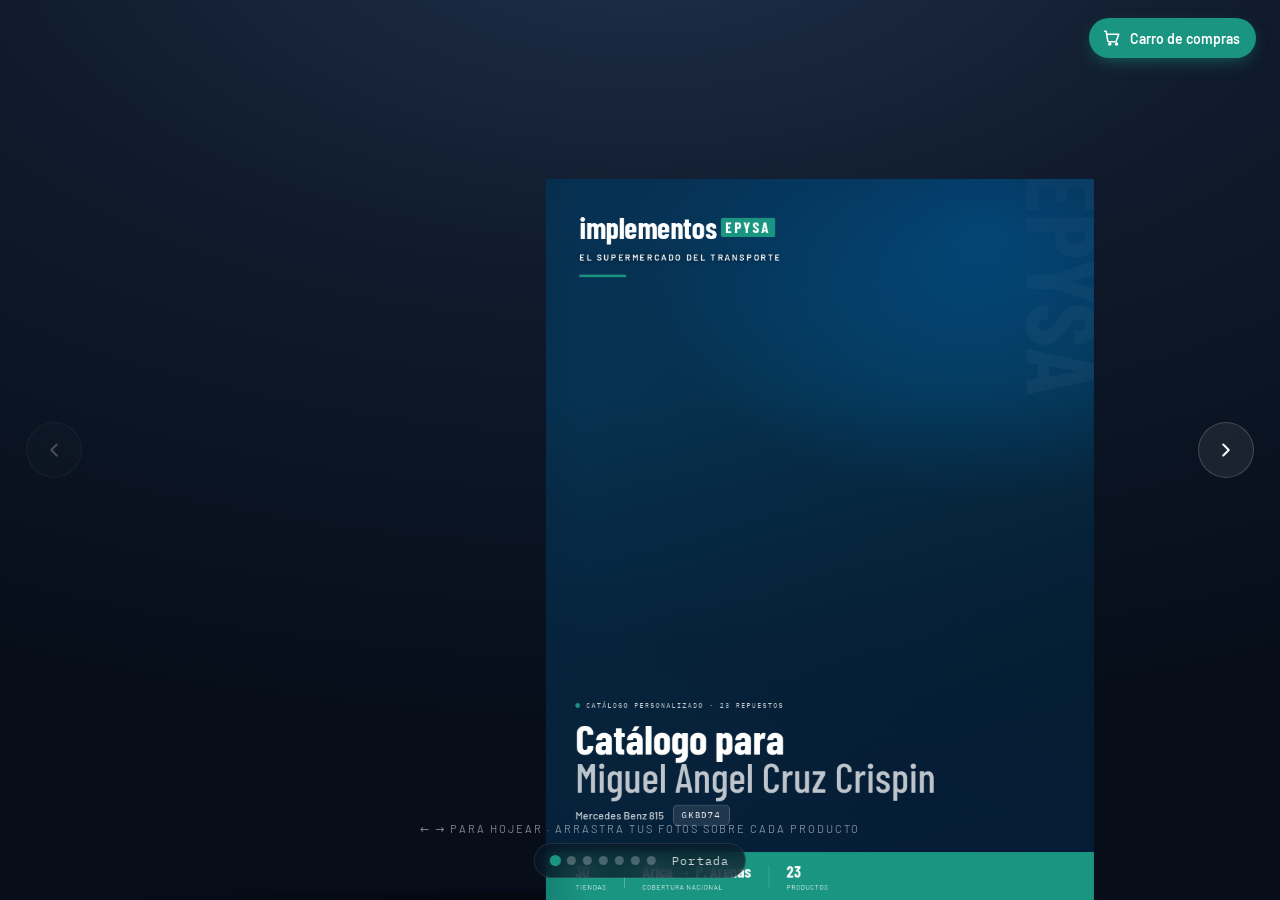
==== index.html @ 1036d8eb "first commit" ====
<!DOCTYPE html>
<html lang="es">
<head>
<meta charset="UTF-8" />
<meta name="viewport" content="width=device-width, initial-scale=1.0" />
<title>Catálogo Implementos · Miguel Ángel Cruz Crispin</title>
<link rel="preconnect" href="https://fonts.googleapis.com" />
<link rel="preconnect" href="https://fonts.gstatic.com" crossorigin />
<link href="https://fonts.googleapis.com/css2?family=Barlow:wght@400;500;600;700&family=Barlow+Condensed:wght@500;600;700&family=IBM+Plex+Mono:wght@400;500;600&display=swap" rel="stylesheet" />
<link rel="stylesheet" href="styles.css" />
</head>
<body>

  <!-- marca + cotización -->
  <div class="brand-tab"><span class="logo-mark"><img class="logo-img" src="https://admin.implementos.cl/assets/img/logo-implementos.png" alt="Implementos" style="height:46px"><span class="logo-text" style="display:none;font-size:28px"><b>implementos</b><span class="ep">EPYSA</span></span></span></div>
  <button class="quote-btn" id="quoteBtn">
    <span data-icon="cart" style="display:flex"></span> Carro de compras
    <span class="count" id="quoteCount">0</span>
  </button>

  <!-- flechas -->
  <button class="nav-arrow prev" id="prevBtn" aria-label="Anterior" data-icon="left"></button>
  <button class="nav-arrow next" id="nextBtn" aria-label="Siguiente" data-icon="right"></button>

  <!-- stage -->
  <div class="stage">
    <div class="book-scale" id="bookScale">
      <div class="book" id="book"></div>
    </div>
  </div>

  <!-- HUD -->
  <div class="hud">
    <div class="dots" id="dots"></div>
    <span class="pageno" id="pageno">Portada</span>
  </div>

  <div class="tip" id="tip">← → para hojear · arrastra tus fotos sobre cada producto</div>

  <!-- toast -->
  <div class="toast" id="toast"><span class="chk" data-icon="check"></span><span id="toastMsg">Agregado</span></div>

  <!-- lightbox galería -->
  <div class="lightbox" id="lightbox">
    <button class="lb-close" data-lbclose aria-label="Cerrar" data-icon="close"></button>
    <img id="lbImg" alt="Imagen de producto" />
    <div class="lb-hint">Click fuera o Esc para cerrar</div>
  </div>

  <template id="__bundler_thumbnail">
    <svg xmlns="http://www.w3.org/2000/svg" viewBox="0 0 100 100">
      <rect width="100" height="100" fill="#0B4DA2"/>
      <rect y="74" width="100" height="26" fill="#00A878"/>
      <text x="50" y="46" font-family="Arial" font-weight="bold" font-size="30" fill="#fff" text-anchor="middle">I</text>
    </svg>
  </template>

  <script src="image-slot.js"></script>
  <script src="images.js"></script>
  <script src="data.js"></script>
  <script src="app.js"></script>
</body>
</html>
---- styles.css ----
/* ============================================================
   CATÁLOGO IMPLEMENTOS — Flipbook
   Barlow Condensed (display) · Barlow (UI) · IBM Plex Mono (códigos)
   ============================================================ */

:root {
  --blue:#006DB6; --blue-deep:#005289; --navy:#062338;
  --green:#199581; --green-deep:#137567; --signal:#E23B2E;

  --ink:#111722; --ink-2:#3a434f; --muted:#707a87; --faint:#9aa4b0;
  --hair:#e4e7ec; --hair-2:#eef1f4; --panel:#f5f7f9;

  --pageW: 820px;
  --pageH: 1080px;

  --ease: cubic-bezier(.22,.61,.36,1);
  --flip-ease: cubic-bezier(.42,.04,.18,1);
}

* { box-sizing: border-box; }
html, body { margin:0; height:100%; overflow:hidden; }
body {
  font-family:"Barlow", system-ui, sans-serif;
  color:var(--ink);
  background:
    radial-gradient(120% 90% at 50% -10%, #20304a 0%, #0f1a2c 45%, #070e1a 100%);
  -webkit-font-smoothing:antialiased;
}
::selection { background:var(--blue); color:#fff; }
.cond { font-family:"Barlow Condensed", sans-serif; }
.mono { font-family:"IBM Plex Mono", monospace; }

/* ============================================================
   STAGE + escalado
   ============================================================ */
.stage {
  position:fixed; inset:0;
  display:grid; place-items:center;
  overflow:hidden;
}
.book-scale {
  transform-origin:center center;
  will-change:transform;
  perspective:2600px;
  transform-style:preserve-3d;
}
.book {
  position:relative;
  width:calc(var(--pageW) * 2);
  height:var(--pageH);
  transform-style:preserve-3d;
  transition:transform .9s var(--flip-ease);
}
/* sombra base del libro sobre el escritorio */
.book::after {
  content:"";
  position:absolute; left:6%; right:6%; bottom:-46px; height:60px;
  background:radial-gradient(60% 100% at 50% 0%, rgba(0,0,0,.5), rgba(0,0,0,0) 72%);
  filter:blur(4px);
  z-index:-1;
}

/* ============================================================
   HOJAS (leaves) — cada hoja tiene cara front y back
   ============================================================ */
.leaf {
  position:absolute; top:0; left:50%;
  width:var(--pageW); height:var(--pageH);
  transform-origin:left center;
  transform-style:preserve-3d;
  transition:transform .9s var(--flip-ease);
}
.leaf.flipped { transform:rotateY(-180deg); }

.face {
  position:absolute; inset:0;
  backface-visibility:hidden;
  -webkit-backface-visibility:hidden;
  overflow:hidden;
  background:#fff;
  display:flex; flex-direction:column;
}
.face.back { transform:rotateY(180deg); }
/* visibilidad manual de caras (backface-visibility no culla en este contexto) */
.face.back { visibility:hidden; }
.leaf.show-back .face.front { visibility:hidden; }
.leaf.show-back .face.back { visibility:visible; }

/* lomo / encuadernado: degradado hacia la espina */
.face.right::before, .face.left::before {
  content:""; position:absolute; top:0; bottom:0; width:60px; z-index:30;
  pointer-events:none;
}
.face.right::before { left:0;  background:linear-gradient(90deg, rgba(6,29,58,.16), rgba(6,29,58,0)); }
.face.left::before  { right:0; background:linear-gradient(270deg, rgba(6,29,58,.16), rgba(6,29,58,0)); }

/* brillo de página al voltear */
.leaf .sheen {
  position:absolute; inset:0; z-index:40; pointer-events:none; opacity:0;
  background:linear-gradient(105deg, rgba(255,255,255,0) 30%, rgba(255,255,255,.5) 50%, rgba(255,255,255,0) 70%);
  transition:opacity .4s;
}
.leaf.turning .sheen { opacity:.7; }

/* ============================================================
   FLECHAS + indicador (fuera del libro escalado)
   ============================================================ */
.nav-arrow {
  position:fixed; top:50%; transform:translateY(-50%);
  z-index:60;
  width:56px; height:56px; border-radius:50%;
  border:1px solid rgba(255,255,255,.18);
  background:rgba(255,255,255,.07);
  backdrop-filter:blur(8px);
  color:#fff; cursor:pointer;
  display:grid; place-items:center;
  transition:background .2s, transform .15s var(--ease), opacity .3s;
}
.nav-arrow:hover { background:var(--blue); border-color:var(--blue); }
.nav-arrow:active { transform:translateY(-50%) scale(.94); }
.nav-arrow[disabled] { opacity:.25; pointer-events:none; }
.nav-arrow svg { width:22px; height:22px; }
.nav-arrow.prev { left:26px; }
.nav-arrow.next { right:26px; }

.hud {
  position:fixed; left:50%; bottom:22px; transform:translateX(-50%);
  z-index:60;
  display:flex; align-items:center; gap:16px;
  padding:9px 16px; border-radius:999px;
  background:rgba(8,18,34,.7); backdrop-filter:blur(10px);
  border:1px solid rgba(255,255,255,.1);
}
.hud .dots { display:flex; gap:7px; }
.hud .dot {
  width:9px; height:9px; border-radius:50%;
  background:rgba(255,255,255,.25); cursor:pointer; border:none; padding:0;
  transition:background .2s, transform .2s;
}
.hud .dot:hover { background:rgba(255,255,255,.55); }
.hud .dot.active { background:var(--green); transform:scale(1.25); }
.hud .pageno {
  font-family:"IBM Plex Mono", monospace; font-size:12px; letter-spacing:.1em;
  color:rgba(255,255,255,.8); min-width:54px; text-align:center;
}

/* marca + cotización flotantes */
.brand-tab {
  position:fixed; top:20px; left:24px; z-index:60;
  display:flex; align-items:baseline; gap:8px;
  color:#fff;
  transition:opacity .4s var(--ease);
}
.brand-tab b { font-family:"Barlow Condensed", sans-serif; font-weight:700; font-size:22px; letter-spacing:.01em; text-transform:uppercase; }
.brand-tab .epysa { font-size:10px; letter-spacing:.34em; color:var(--green); font-weight:600; }

/* logo real, directo sobre fondos azul/oscuro (tratado en blanco) */
.logo-mark { display:inline-flex; align-items:center; }
.logo-img { display:block; width:auto; border-radius:4px; }
/* fallback de texto si el logo remoto no carga */
.logo-text { display:inline-flex; align-items:center; gap:6px; font-family:"Barlow Condensed", sans-serif; line-height:1; }
.logo-text b { color:#fff; font-weight:700; font-size:1em; letter-spacing:-.01em; text-transform:lowercase; }
.logo-text .ep { background:var(--green); color:#fff; font-size:.5em; font-weight:700; letter-spacing:.16em; padding:3px 6px; border-radius:3px; }

.quote-btn {
  position:fixed; top:18px; right:24px; z-index:60;
  display:flex; align-items:center; gap:9px;
  height:40px; padding:0 16px 0 14px; border-radius:999px; border:none;
  background:var(--green); color:#fff; cursor:pointer;
  font-family:"Barlow", sans-serif; font-weight:600; font-size:14px;
  box-shadow:0 6px 18px -6px rgba(25,149,129,.65);
  transition:background .2s, transform .15s var(--ease);
}
.quote-btn:hover { background:var(--green-deep); transform:translateY(-1px); }
.quote-btn svg { width:18px; height:18px; }
.quote-btn .count {
  min-width:22px; height:22px; padding:0 6px; border-radius:999px;
  background:rgba(255,255,255,.22); display:grid; place-items:center;
  font-size:13px; font-weight:700; font-variant-numeric:tabular-nums;
}

/* ============================================================
   PÁGINA: chrome común (cabecera/pie de marca)
   ============================================================ */
.pg { position:absolute; inset:0; display:flex; flex-direction:column; }
.pg__band {
  flex:none; height:46px; background:var(--blue);
  display:flex; align-items:center; justify-content:space-between;
  padding:0 30px; color:#fff;
}
.pg__band .tg { font-size:10px; letter-spacing:.2em; text-transform:uppercase; opacity:.85; font-weight:500; }
.pg__band .mk { font-family:"Barlow Condensed", sans-serif; font-weight:700; font-size:17px; letter-spacing:.02em; text-transform:uppercase; }
.pg__band .mk .e { font-size:9px; letter-spacing:.3em; color:#a9e7dc; margin-left:5px; }
.pg__band .band-mk { font-family:"Barlow Condensed", sans-serif; font-weight:700; font-size:19px; letter-spacing:.01em; color:#fff; text-transform:lowercase; }
.pg__band .band-mk .cl { color:#a9e7dc; }
.pg__foot {
  flex:none; height:40px; background:var(--green); color:#fff;
  display:flex; align-items:center; justify-content:space-between;
  padding:0 30px; font-size:11px; letter-spacing:.04em; font-weight:500;
}
.pg__foot .pageno { font-family:"IBM Plex Mono", monospace; letter-spacing:.12em; opacity:.9; }
.pg__inner { flex:1; min-height:0; padding:28px 34px 22px; display:flex; flex-direction:column; }

/* ---------- cabecera de categoría ---------- */
.cat-head {
  display:grid; grid-template-columns:auto 1fr auto; align-items:end; gap:18px;
  padding-bottom:16px; border-bottom:2px solid var(--ink); margin-bottom:8px;
}
.cat-head .idx {
  font-family:"Barlow Condensed", sans-serif; font-weight:700; font-size:58px;
  line-height:.78; color:#fff; -webkit-text-stroke:1.4px var(--faint); letter-spacing:-.02em;
}
.cat-head .kicker { color:var(--blue); font-family:"IBM Plex Mono", monospace; font-size:10px; letter-spacing:.22em; text-transform:uppercase; font-weight:600; display:block; margin-bottom:6px; }
.cat-head h2 { font-family:"Barlow Condensed", sans-serif; font-weight:700; font-size:40px; line-height:.92; margin:0 0 6px; text-transform:uppercase; }
.cat-head p { margin:0; color:var(--muted); font-size:13px; line-height:1.4; max-width:46ch; }
.cat-head .meta { text-align:right; white-space:nowrap; }
.cat-head .meta .c { font-family:"Barlow Condensed", sans-serif; font-weight:700; font-size:20px; color:var(--ink-2); }
.cat-head .meta .l { font-size:10px; letter-spacing:.12em; text-transform:uppercase; color:var(--faint); display:block; margin-top:2px; }

/* ---------- grilla ADAPTATIVA de productos ---------- */
.plist { flex:1; min-height:0; display:grid; gap:16px; }
.plist--1 { grid-template-columns:1fr; }
.plist--2 { grid-template-columns:1fr; grid-auto-rows:1fr; }
.plist--3 { grid-template-columns:1fr 1fr; grid-template-rows:1fr 1fr; }
.plist--4 { grid-template-columns:1fr 1fr; grid-template-rows:1fr 1fr; }
.plist .span-2 { grid-column:1 / -1; }

/* tarjeta base */
.pcard {
  position:relative; min-width:0; min-height:0;
  background:#fff; border:1px solid var(--hair); border-radius:14px;
  box-shadow:0 1px 2px rgba(6,29,58,.05);
  overflow:hidden;
}
.pcard__media { position:relative; }
/* chips de estado (Cyber, Original, etc.) — esquina sup. izq. de la imagen */
.pcard__flags {
  position:absolute; top:12px; left:0; z-index:7;
  display:flex; flex-direction:column; align-items:flex-start; gap:0;
  pointer-events:none;
}
.pcard--v .pcard__flags { left:-15px; }
.pcard--h .pcard__flags { left:-18px; }
.pcard--hero .pcard__flags { left:-30px; top:0; }
.flag {
  font-family:"Barlow Condensed", sans-serif; font-weight:700; font-size:11px;
  letter-spacing:.06em; text-transform:uppercase; line-height:1; white-space:nowrap;
  padding:4px 9px; border-radius:0 5px 5px 0; color:#fff;
  background:var(--ink); box-shadow:0 2px 6px rgba(6,29,58,.2);
}
.flag--original { background:var(--blue); }
.flag--cyber { background:var(--ink); }
.flag--oferta, .flag--sale { background:var(--signal); }
.flag--nuevo, .flag--new { background:var(--green); }

/* tag "Por mayor" + popover de precios mayoristas */
.flag--mayor { background:#ef6a2e; pointer-events:auto; position:relative; cursor:default; display:inline-flex; align-items:center; gap:4px; }
.flag--mayor > svg { width:11px; height:11px; }
.mayor-pop {
  position:absolute; top:calc(100% + 6px); left:0; width:236px;
  background:#fff; border:1px solid var(--hair); border-radius:11px;
  box-shadow:0 20px 44px -14px rgba(6,29,58,.45); padding:11px;
  opacity:0; visibility:hidden; transform:translateY(-5px);
  transition:opacity .18s, transform .18s, visibility .18s; z-index:30;
  text-transform:none; letter-spacing:0; pointer-events:none;
}
.flag--mayor:hover .mayor-pop, .flag--mayor:focus .mayor-pop { opacity:1; visibility:visible; transform:translateY(0); }
.mayor-pop__head { display:flex; align-items:center; gap:8px; margin-bottom:7px; }
.mp-tag { background:#ef6a2e; color:#fff; font-family:"Barlow Condensed", sans-serif; font-weight:700; font-size:11px; padding:3px 7px; border-radius:5px; display:inline-flex; gap:4px; align-items:center; letter-spacing:.04em; }
.mp-tag svg { width:11px; height:11px; }
.mayor-pop__head b { font-family:"Barlow", sans-serif; font-weight:600; font-size:12px; color:var(--ink); }
.mayor-pop__tbl { width:100%; border-collapse:collapse; }
.mayor-pop__tbl td { padding:6px 8px; font-size:12px; }
.mayor-pop__tbl .u { color:var(--muted); font-weight:600; white-space:nowrap; }
.mayor-pop__tbl .pu { font-family:"IBM Plex Mono", monospace; font-weight:600; color:var(--ink); white-space:nowrap; }
.mayor-pop__tbl .pu span { color:var(--faint); font-size:10px; }
.mayor-pop__tbl .d { text-align:right; font-family:"Barlow Condensed", sans-serif; font-weight:700; color:var(--green-deep); }
.mayor-pop__tbl tr.hot { background:rgba(25,149,129,.12); }
.mayor-pop__tbl tr.hot td:first-child { border-radius:6px 0 0 6px; }
.mayor-pop__tbl tr.hot td:last-child { border-radius:0 6px 6px 0; }
.mayor-pop__foot { font-size:10px; color:var(--muted); margin-top:8px; line-height:1.4; }

/* HORIZONTAL: media | info arriba, buy (precio) en footer abajo — estándar con la grilla */
.pcard--h { display:grid; grid-template-columns:380px 1fr; grid-template-rows:1fr auto; grid-template-areas:"m i" "b b"; gap:14px 24px; align-items:center; padding:18px; }
.pcard--h .pcard__media { grid-area:m; height:280px; }
.pcard--h .pcard__info { grid-area:i; align-self:center; }
.pcard--h .pcard__buy { grid-area:b; flex-direction:row; align-items:flex-end; justify-content:space-between; gap:16px; min-height:64px; padding-top:14px; border-top:1px solid var(--hair-2); text-align:left; }
.pcard--h .prices { align-items:flex-start; }
.pcard--h .price { align-items:baseline; }
.pcard--h .was { justify-content:flex-start; }

/* HERO (1 producto): media grande izq, info arriba-der, buy abajo-der */
/* HERO (1 producto): imágenes ARRIBA (fila), contenido y precio ABAJO */
.pcard--hero { display:flex; flex-direction:column; padding:30px; }
.pcard--hero .pcard__media { width:100%; margin-bottom:22px; }
.pcard--hero .gal-row { display:flex; gap:16px; }
.pcard--hero .htile { flex:1; min-width:0; position:relative; height:320px; border:1px solid var(--hair); border-radius:14px; overflow:hidden; background:radial-gradient(120% 90% at 50% 16%, #fff 0%, var(--panel) 72%, #eaeef2 100%); }
.pcard--hero .htile image-slot { width:100%; height:100%; display:block; padding:5%; box-sizing:border-box; }
.pcard--hero .pcard__info { width:100%; }
.pcard--hero .pcard__buy { flex-direction:row; align-items:flex-end; justify-content:space-between; gap:16px; margin-top:16px; padding-top:16px; border-top:1px solid var(--hair-2); }
.pcard--hero .prices { align-items:flex-start; }
.pcard--hero .price { align-items:baseline; }
.pcard--hero .was { justify-content:flex-start; }
.pcard--hero .pcard__title { font-size:30px; line-height:1.05; margin-bottom:8px; display:-webkit-box; -webkit-line-clamp:2; -webkit-box-orient:vertical; overflow:hidden; }
.pcard--hero .price .amt { font-size:42px; }
.pcard--hero .pcard__sub { -webkit-line-clamp:2; font-size:14px; line-height:1.5; margin-bottom:14px; max-width:90ch; }

/* HORIZONTAL con 1 sola imagen: principal a todo el ancho, sin tira */
.pcard--h .pcard__media.gal-single .gal { width:100%; }
.pcard--h .gal-single .gal__stage { width:100%; height:100%; }

/* VERTICAL: media arriba, info, buy abajo (grilla 3–4) */
.pcard--v { display:flex; flex-direction:column; padding:15px; }
.pcard--v .pcard__media { height:130px; margin-bottom:12px; }
.pcard--v .pcard__info { flex:1; min-height:0; }
.pcard--v .pcard__buy { flex-direction:row; align-items:flex-end; justify-content:space-between; gap:12px; min-height:68px; margin-top:11px; padding-top:12px; border-top:1px solid var(--hair-2); text-align:left; }
.pcard__buy .prices { justify-content:flex-end; }
.pcard--v .prices { align-items:flex-start; }
.pcard--v .price { align-items:baseline; }
.pcard--v .was { justify-content:flex-start; }
/* compactar tarjetas verticales para que el contenido quepa en la grilla */
.pcard--v .pcard__info { overflow:hidden; }
.pcard--v .pcard__title { display:-webkit-box; -webkit-line-clamp:2; -webkit-box-orient:vertical; overflow:hidden; }
.pcard--v .promo { display:none; }
.pcard--v .pcard__media { height:146px; }
.pcard--v .pcard__title { font-size:19px; line-height:1.0; margin-bottom:3px; }
.pcard--v .pcard__sub { -webkit-line-clamp:1; margin-bottom:5px; }
.pcard--v .spec-table td { padding:2px 9px; font-size:10.5px; }
.pcard--v .spec-table td.v { font-size:10.5px; }
.pcard--v .price .amt { font-size:25px; }
.pcard--v .was .old { font-size:13px; }
.pcard--v .pcard__brand { font-size:13px; }
.pcard--v .pcard__head { margin-bottom:5px; }
.pcard--v .pcard__media { height:136px; }
.pcard--v .flag { font-size:10px; padding:3px 6px; }
.pcard--v .spec-table td { padding:1px 9px; font-size:10px; }

/* ===== carrusel estilo Google Shopping (tarjetas verticales) ===== */
.carousel {
  position:relative; height:100%; aspect-ratio:1; margin:0 auto;
  border:1px solid var(--hair); border-radius:12px; overflow:hidden;
  background:radial-gradient(120% 90% at 50% 16%, #fff 0%, var(--panel) 72%, #eaeef2 100%);
}
.carousel__track { position:absolute; inset:0; }
.cslide { position:absolute; inset:0; width:100%; height:100%; padding:9%; box-sizing:border-box; display:block; opacity:0; transition:opacity .35s var(--ease); pointer-events:none; }
.cslide.on { opacity:1; pointer-events:auto; }
.carousel__nav {
  position:absolute; top:50%; transform:translateY(-50%); z-index:4;
  width:26px; height:26px; border-radius:50%; border:1px solid var(--hair); cursor:pointer;
  background:rgba(255,255,255,.95); color:var(--ink); display:grid; place-items:center;
  box-shadow:0 2px 6px rgba(6,29,58,.18); opacity:0; transition:opacity .2s, background .2s;
}
.carousel__nav svg { width:14px; height:14px; }
.carousel__nav.prev { left:6px; } .carousel__nav.next { right:6px; }
.carousel__nav:hover { background:var(--blue); color:#fff; border-color:var(--blue); }
.carousel:hover .carousel__nav { opacity:1; }
.carousel__dots { position:absolute; left:0; right:0; bottom:7px; z-index:4; display:flex; justify-content:center; gap:4px; opacity:0; transition:opacity .2s; }
.carousel:hover .carousel__dots { opacity:1; }
.cdot { width:5px; height:5px; padding:0; border:none; border-radius:50%; background:rgba(6,29,58,.32); cursor:pointer; transition:background .2s, transform .2s; }
.cdot.on { background:var(--blue); transform:scale(1.5); }
.carousel .gal__zoom { bottom:6px; right:6px; opacity:0; }
.carousel:hover .gal__zoom { opacity:1; transform:translateY(0); }

/* galería: imagen principal CUADRADA + miniaturas CUADRADAS */
.gal { display:flex; gap:8px; width:100%; height:100%; align-items:center; justify-content:center; }
.gal__stage {
  position:relative; flex:none;
  border:1px solid var(--hair); border-radius:12px; overflow:hidden;
  background:radial-gradient(120% 90% at 50% 16%, #fff 0%, var(--panel) 72%, #eaeef2 100%);
}
.gal__stage image-slot { width:100%; height:100%; display:block; padding:12%; box-sizing:border-box; }
.gal__zoom {
  position:absolute; bottom:7px; right:7px; z-index:5;
  width:28px; height:28px; border-radius:7px; border:none; cursor:pointer;
  background:rgba(6,29,58,.78); color:#fff; display:grid; place-items:center;
  opacity:0; transform:translateY(4px); transition:opacity .2s, transform .2s, background .2s;
  backdrop-filter:blur(4px);
}
.gal__zoom svg { width:15px; height:15px; }
.gal__stage:hover .gal__zoom { opacity:1; transform:translateY(0); }
.gal__zoom:hover { background:var(--blue); }

.gal__rail { flex:none; display:flex; flex-direction:column; align-items:center; gap:6px; }
.rail-nav { width:30px; height:30px; border:1px solid var(--hair); border-radius:50%; background:#fff; color:var(--ink-2); cursor:pointer; display:grid; place-items:center; transition:background .15s, color .15s, opacity .15s; box-shadow:0 1px 3px rgba(6,29,58,.12); }
.rail-nav svg { width:15px; height:15px; }
.rail-nav:hover { background:var(--blue); color:#fff; border-color:var(--blue); }
.rail-nav:disabled { opacity:.28; pointer-events:none; }
.rail-view { overflow:hidden; }
.rail-track { display:flex; flex-direction:column; gap:8px; transition:transform .3s var(--ease); }
.gal__rail image-slot {
  display:block; flex:none;
  border:1px solid var(--hair); border-radius:9px; overflow:hidden; cursor:pointer;
  background:#fff; box-sizing:border-box; padding:8%;
  transition:border-color .18s var(--ease), box-shadow .18s var(--ease);
}
.gal__rail image-slot:hover { border-color:var(--blue); box-shadow:0 0 0 2px rgba(0,109,182,.18); }
.gal__rail image-slot::part(empty) { font-size:9px; }

/* tamaños por variante: imagen principal grande + 2 miniaturas visibles */
.pcard--h .gal__stage { width:280px; height:280px; }
.pcard--h .gal__rail image-slot { width:80px; height:80px; }
.pcard--h .rail-view { height:168px; }
.pcard--hero .gal__stage { width:350px; height:350px; }
.pcard--hero .gal__rail image-slot { width:84px; height:84px; }
.pcard--hero .rail-view { height:176px; }
.pcard--hero .rail-nav { width:38px; height:38px; }

.pcard__info { min-width:0; }
.pcard__head { display:flex; align-items:flex-start; justify-content:space-between; gap:12px; margin-bottom:7px; }
.pcard__head .idg { display:flex; flex-direction:column; align-items:flex-start; gap:2px; min-width:0; }
.pcard__rating { display:inline-flex; align-items:center; gap:4px; white-space:nowrap; font-family:"Barlow", sans-serif; flex:none; }
.pcard__rating svg { width:14px; height:14px; color:#f5a623; }
.pcard__rating b { font-weight:700; font-size:13px; color:var(--ink); }
.pcard__rating i { font-style:normal; font-size:11px; color:var(--faint); }
.pcard__brand { font-family:"Barlow Condensed", sans-serif; font-weight:700; font-size:15px; letter-spacing:.07em; text-transform:uppercase; color:var(--blue); white-space:nowrap; line-height:1; }
.pcard__sku { font-family:"IBM Plex Mono", monospace; font-size:10px; letter-spacing:.08em; color:var(--faint); white-space:nowrap; line-height:1; }
.pcard__title { font-family:"Barlow Condensed", sans-serif; font-weight:600; font-size:24px; line-height:1.02; margin:0 0 4px; color:var(--ink); text-wrap:balance; }
.pcard__sub { font-size:12px; color:var(--muted); line-height:1.35; margin:0 0 10px; display:-webkit-box; -webkit-line-clamp:2; -webkit-box-orient:vertical; overflow:hidden; }

/* tabla de atributos del producto */
.spec-table { width:100%; border-collapse:collapse; table-layout:fixed; }
.spec-table tr { transition:background .16s var(--ease); }
.spec-table tbody tr:nth-child(even) { background:#f5f8fb; }
.spec-table td { padding:5px 11px; border-bottom:1px solid var(--hair-2); font-size:11.5px; vertical-align:middle; }
.spec-table tr:first-child td { border-top:1px solid var(--hair); }
.spec-table td.k { color:var(--muted); text-transform:uppercase; letter-spacing:.04em; font-weight:500; width:52%; transition:color .16s var(--ease); }
.spec-table td.v { font-family:"IBM Plex Mono", monospace; font-size:11.5px; font-weight:500; color:var(--ink); text-align:right; }
.spec-table tbody tr:hover { background:rgba(0,109,182,.09); }
.spec-table tbody tr:hover td.k { color:var(--blue); }
.spec-table tbody tr:hover td.k { box-shadow:inset 3px 0 0 var(--blue); }

.pcard__buy { display:flex; flex-direction:column; align-items:flex-end; gap:10px; text-align:right; }
.prices { display:flex; flex-direction:column; align-items:flex-end; gap:8px; }
.price { display:flex; flex-flow:row wrap; align-items:baseline; column-gap:6px; line-height:1; }
.price .amt { font-family:"Barlow Condensed", sans-serif; font-weight:700; font-size:32px; letter-spacing:-.01em; color:var(--blue); font-variant-numeric:tabular-nums; }
.price .iva { font-size:9.5px; letter-spacing:.14em; text-transform:uppercase; color:var(--faint); font-weight:600; }
.price .lbl { flex-basis:100%; }
.price.bulk { padding-top:8px; margin-top:2px; border-top:1px dashed var(--hair); }
.price.bulk .lbl { font-size:9.5px; letter-spacing:.06em; text-transform:uppercase; color:var(--green-deep); font-weight:700; margin-bottom:4px; }
.price.bulk .amt { color:var(--green); font-size:27px; }
.pcard--hero .price .lbl { text-align:right; }

/* precio de oferta */
.price.offer .amt { color:var(--signal); }
.was { display:flex; align-items:center; justify-content:flex-end; gap:7px; margin-top:2px; white-space:nowrap; }
.was .old { font-family:"Barlow Condensed", sans-serif; font-weight:600; font-size:15px; color:var(--faint); text-decoration:line-through; text-decoration-color:rgba(154,164,176,.8); white-space:nowrap; }
.was .off {
  font-family:"Barlow Condensed", sans-serif; font-weight:700; font-size:10px; line-height:1;
  letter-spacing:.02em; color:var(--signal); white-space:nowrap;
  background:rgba(226,59,46,.1); border:1px solid rgba(226,59,46,.32);
  padding:2px 5px; border-radius:5px;
}
.promo {
  display:inline-flex; align-items:center; gap:5px;
  font-family:"Barlow Condensed", sans-serif; font-weight:700; font-size:11px;
  letter-spacing:.03em; text-transform:uppercase; color:var(--green-deep);
  background:rgba(25,149,129,.1); border:1px solid rgba(25,149,129,.34);
  padding:4px 8px; border-radius:6px; line-height:1;
}
.promo svg { width:11px; height:11px; }
.add {
  display:inline-flex; align-items:center; gap:7px;
  height:38px; padding:0 18px; border:none; border-radius:999px;
  background:var(--blue); color:#fff; cursor:pointer;
  font-family:"Barlow", sans-serif; font-weight:600; font-size:13px;
  box-shadow:0 6px 16px -8px rgba(0,109,182,.75);
  transition:background .2s, transform .12s var(--ease);
  white-space:nowrap;
}
.add:hover { background:var(--blue-deep); }
.add svg { width:15px; height:15px; display:block; }
.add .ic { display:inline-flex; align-items:center; justify-content:center; }
.add.is-added { background:var(--green); box-shadow:0 6px 16px -8px rgba(25,149,129,.7); }

/* stepper de cantidad (− qty +) estilo Walmart */
.addwrap { flex:none; }
.stepper {
  display:inline-flex; align-items:center; gap:0;
  height:38px; border-radius:999px; background:var(--blue);
  box-shadow:0 6px 16px -8px rgba(0,109,182,.75); overflow:hidden;
}
.step-btn {
  width:38px; height:38px; border:none; background:transparent; color:#fff; cursor:pointer;
  display:grid; place-items:center; transition:background .15s;
}
.step-btn:hover { background:rgba(255,255,255,.16); }
.step-btn svg { width:16px; height:16px; }
.stepper .qty {
  min-width:30px; text-align:center; color:#fff; font-weight:700; font-size:15px;
  font-variant-numeric:tabular-nums; padding:0 2px;
}

/* ============================================================
   PÁGINA PORTADA
   ============================================================ */
.cover-pg { position:absolute; inset:0; overflow:hidden; background:var(--navy); display:flex; flex-direction:column; justify-content:flex-end; }
.cover-pg .ghost {
  position:absolute; right:-6%; top:30%; z-index:1;
  font-family:"Barlow Condensed", sans-serif; font-weight:700; font-size:150px;
  color:rgba(255,255,255,.04); text-transform:uppercase; transform:rotate(90deg); transform-origin:right top;
  pointer-events:none; white-space:nowrap;
}
.cover-pg .photo { position:absolute; inset:0; z-index:1; }
.cover-pg .photo image-slot { width:100%; height:100%; display:block; }
.cover-pg .base {
  position:absolute; inset:0; z-index:0;
  background:
    radial-gradient(120% 70% at 80% 6%, rgba(0,109,182,.6), rgba(6,29,58,0) 55%),
    radial-gradient(90% 60% at 10% 100%, rgba(25,149,129,.22), rgba(6,29,58,0) 60%),
    linear-gradient(160deg, #073e63, #062338 60%, #03161f);
}
.cover-pg .scrim {
  position:absolute; inset:0; z-index:2; pointer-events:none;
  background:linear-gradient(180deg, rgba(6,29,58,.4) 0%, rgba(6,29,58,0) 30%, rgba(6,29,58,.2) 55%, rgba(6,29,58,.94) 100%);
}
.cover-pg .brand { position:absolute; top:50px; left:50px; z-index:3; display:flex; flex-direction:column; align-items:flex-start; }
.cover-pg .brand .mk { font-family:"Barlow Condensed", sans-serif; font-weight:700; font-size:34px; color:#fff; text-transform:uppercase; line-height:.9; }
.cover-pg .brand .e { align-self:flex-end; font-size:11px; letter-spacing:.4em; color:var(--green); font-weight:600; }
.cover-pg .tagline { margin-top:14px; font-size:13px; letter-spacing:.2em; text-transform:uppercase; color:#fff; font-weight:600; text-shadow:0 1px 6px rgba(0,0,0,.55); }
.cover-pg .rule { width:70px; height:4px; background:var(--green); margin-top:18px; }
.cover-pg .body { position:relative; z-index:3; padding:0 44px 0; }
.cover-pg .tag { display:inline-flex; align-items:center; gap:9px; color:rgba(255,255,255,.82); margin-bottom:14px; font-family:"IBM Plex Mono", monospace; font-size:10px; letter-spacing:.2em; text-transform:uppercase; }
.cover-pg .tag .d { width:7px; height:7px; border-radius:50%; background:var(--green); }
.cover-pg h1 { font-family:"Barlow Condensed", sans-serif; font-weight:700; font-size:62px; line-height:.92; color:#fff; margin:0 0 14px; text-wrap:balance; }
.cover-pg h1 .l { color:rgba(255,255,255,.74); font-weight:500; }
.cover-pg .sub { display:flex; align-items:center; gap:14px; flex-wrap:wrap; margin-bottom:40px; }
.cover-pg .veh { font-size:16px; color:rgba(255,255,255,.8); font-weight:500; }
.cover-pg .sku { font-family:"IBM Plex Mono", monospace; font-size:13px; letter-spacing:.14em; color:#fff; background:rgba(255,255,255,.1); border:1px solid rgba(255,255,255,.22); padding:6px 12px; border-radius:7px; }
.cover-pg .bar { position:relative; z-index:3; background:var(--green); color:#fff; padding:16px 44px; display:flex; gap:26px; align-items:center; flex-wrap:wrap; }
.cover-pg .bar .stat { display:flex; flex-direction:column; line-height:1.05; }
.cover-pg .bar .stat b { font-family:"Barlow Condensed", sans-serif; font-size:24px; font-weight:700; white-space:nowrap; }
.cover-pg .bar .stat span { font-size:10px; letter-spacing:.1em; text-transform:uppercase; opacity:.85; margin-top:5px; white-space:nowrap; }
.cover-pg .bar .sep { width:1px; height:34px; background:rgba(255,255,255,.3); }

/* ============================================================
   PÁGINA ÍNDICE (interior portada)
   ============================================================ */
.toc { position:absolute; inset:0; background:#fff; display:flex; flex-direction:column; }
.toc .head { padding:48px 46px 24px; border-bottom:2px solid var(--ink); }
.toc .head .kicker { font-family:"IBM Plex Mono", monospace; font-size:10px; letter-spacing:.22em; text-transform:uppercase; color:var(--blue); font-weight:600; }
.toc .head h2 { font-family:"Barlow Condensed", sans-serif; font-weight:700; font-size:50px; line-height:.92; text-transform:uppercase; margin:10px 0 0; }
.toc .head .who { margin-top:14px; display:flex; gap:12px; flex-wrap:wrap; align-items:center; }
.toc .head .who .veh { font-size:15px; color:var(--ink-2); font-weight:500; }
.toc .head .who .sku { font-family:"IBM Plex Mono", monospace; font-size:12px; letter-spacing:.12em; color:var(--blue); background:#eef4fb; border:1px solid #d6e4f5; padding:5px 10px; border-radius:6px; }
.toc .list { flex:1; padding:14px 46px; display:flex; flex-direction:column; justify-content:center; }
.toc .row {
  display:flex; align-items:baseline; gap:16px;
  padding:17px 0; border-bottom:1px solid var(--hair-2); cursor:pointer;
  transition:padding-left .25s var(--ease);
}
.toc .row:hover { padding-left:8px; }
.toc .row .n { font-family:"IBM Plex Mono", monospace; font-size:12px; color:var(--blue); font-weight:600; flex:none; }
.toc .row .t { font-family:"Barlow Condensed", sans-serif; font-weight:600; font-size:28px; text-transform:uppercase; line-height:1; flex:1 1 auto; min-width:0; white-space:nowrap; overflow:hidden; text-overflow:ellipsis; }
.toc .row .k { font-size:11px; color:var(--muted); text-transform:uppercase; letter-spacing:.06em; white-space:nowrap; flex:none; text-align:right; }
.toc .row .ct { font-family:"IBM Plex Mono", monospace; font-size:13px; color:var(--faint); white-space:nowrap; flex:none; min-width:62px; text-align:right; }
.toc .foot { padding:20px 46px 40px; color:var(--muted); font-size:11px; letter-spacing:.04em; }

/* ============================================================
   PÁGINA CONTRAPORTADA
   ============================================================ */
.back-pg { position:absolute; inset:0; background:linear-gradient(160deg,#0a2b54,#061d3a 65%,#04152b); color:#fff; display:flex; flex-direction:column; justify-content:space-between; padding:60px 50px; overflow:hidden; }
.back-pg .ghost { position:absolute; left:-8%; bottom:6%; font-family:"Barlow Condensed", sans-serif; font-weight:700; font-size:150px; color:rgba(255,255,255,.04); text-transform:uppercase; pointer-events:none; white-space:nowrap; }
.back-pg .top { position:relative; z-index:2; }
.back-pg .mk { font-family:"Barlow Condensed", sans-serif; font-weight:700; font-size:46px; text-transform:uppercase; line-height:.9; }
.back-pg .mk .e { font-size:13px; letter-spacing:.4em; color:var(--green); margin-left:6px; }
.back-pg .tagline { margin-top:10px; font-size:13px; letter-spacing:.2em; text-transform:uppercase; color:rgba(255,255,255,.6); }
.back-pg .rule { width:70px; height:4px; background:var(--green); margin-top:22px; }
.back-pg .contact { position:relative; z-index:2; display:flex; flex-direction:column; gap:22px; }
.back-pg .ci { display:flex; align-items:center; gap:14px; }
.back-pg .ci .ico { width:44px; height:44px; border-radius:12px; background:rgba(255,255,255,.08); border:1px solid rgba(255,255,255,.14); display:grid; place-items:center; flex:none; }
.back-pg .ci .ico svg { width:22px; height:22px; }
.back-pg .ci b { font-family:"Barlow Condensed", sans-serif; font-weight:700; font-size:26px; display:block; line-height:1; }
.back-pg .ci span { font-size:11px; letter-spacing:.12em; text-transform:uppercase; color:rgba(255,255,255,.6); }
.back-pg .legal { position:relative; z-index:2; font-size:11px; color:rgba(255,255,255,.45); letter-spacing:.04em; }

/* guarda / endpaper (página final de cierre) */
.endpaper {
  position:absolute; inset:0; overflow:hidden;
  background:linear-gradient(160deg,#0a2b54,#062338 65%,#03161f);
  display:flex; flex-direction:column; align-items:center; justify-content:center; gap:0;
}
.endpaper .ghost { position:absolute; left:50%; top:50%; transform:translate(-50%,-50%); font-family:"Barlow Condensed", sans-serif; font-weight:700; font-size:180px; color:rgba(255,255,255,.03); text-transform:uppercase; pointer-events:none; }
.endpaper .ep-rule { width:70px; height:4px; background:var(--green); margin:26px 0 16px; }
.endpaper .ep-tag { position:relative; z-index:2; font-size:12px; letter-spacing:.22em; text-transform:uppercase; color:rgba(255,255,255,.55); }

/* ============================================================
   TOAST
   ============================================================ */
.toast {
  position:fixed; left:50%; bottom:78px; transform:translate(-50%,160%);
  z-index:90; background:var(--ink); color:#fff; padding:13px 20px; border-radius:11px;
  font-size:14px; font-weight:500; display:flex; align-items:center; gap:10px;
  box-shadow:0 40px 80px -28px rgba(0,0,0,.6); opacity:0;
  transition:transform .4s var(--ease), opacity .3s;
}
.toast.show { transform:translate(-50%,0); opacity:1; }
.toast .chk { width:20px; height:20px; border-radius:50%; background:var(--green); display:grid; place-items:center; }
.toast .chk svg { width:12px; height:12px; }

/* ============================================================
   LIGHTBOX galería
   ============================================================ */
.lightbox {
  position:fixed; inset:0; z-index:120;
  display:flex; align-items:center; justify-content:center;
  background:rgba(4,12,22,.88); backdrop-filter:blur(6px);
  opacity:0; visibility:hidden; transition:opacity .3s var(--ease), visibility .3s;
  padding:64px;
}
.lightbox.show { opacity:1; visibility:visible; }
.lightbox img {
  max-width:min(900px,90vw); max-height:84vh; object-fit:contain;
  background:#fff; border-radius:14px; padding:24px; box-sizing:border-box;
  box-shadow:0 40px 90px -30px rgba(0,0,0,.7);
  transform:scale(.94); transition:transform .3s var(--ease);
}
.lightbox.show img { transform:scale(1); }
.lb-close {
  position:fixed; top:24px; right:28px; z-index:2;
  width:46px; height:46px; border-radius:50%; border:1px solid rgba(255,255,255,.2);
  background:rgba(255,255,255,.08); color:#fff; cursor:pointer; display:grid; place-items:center;
  transition:background .2s;
}
.lb-close:hover { background:var(--blue); border-color:var(--blue); }
.lb-close svg { width:20px; height:20px; }
.lb-hint { position:fixed; bottom:26px; left:50%; transform:translateX(-50%); color:rgba(255,255,255,.55); font-size:12px; letter-spacing:.1em; text-transform:uppercase; }

/* hint inicial */
.tip { position:fixed; bottom:64px; left:50%; transform:translateX(-50%); z-index:55; color:rgba(255,255,255,.5); font-size:11px; letter-spacing:.18em; text-transform:uppercase; transition:opacity .5s; }
.tip.hide { opacity:0; }

@media print { .nav-arrow,.hud,.quote-btn,.brand-tab,.toast,.tip { display:none !important; } }

/* ---------- esquinas para voltear (page-curl hint) ---------- */
.corner {
  position:absolute; bottom:0; width:74px; height:74px; z-index:50;
  border:none; background:transparent; cursor:pointer; padding:0;
  transition:background .25s;
}
.corner.next { right:0; }
.corner.prev { left:0; }
.corner::after {
  content:""; position:absolute; bottom:0; width:0; height:0;
  border-style:solid; opacity:0; transition:opacity .25s, border-width .25s;
}
.corner.next::after { right:0; border-width:0 0 36px 36px; border-color:transparent transparent rgba(0,109,182,.3) transparent; }
.corner.prev::after { left:0;  border-width:0 36px 36px 0; border-color:transparent transparent rgba(0,109,182,.3) transparent; }
.corner:hover::after { opacity:1; border-width:0 0 56px 56px; }
.corner.prev:hover::after { border-width:0 56px 56px 0; }
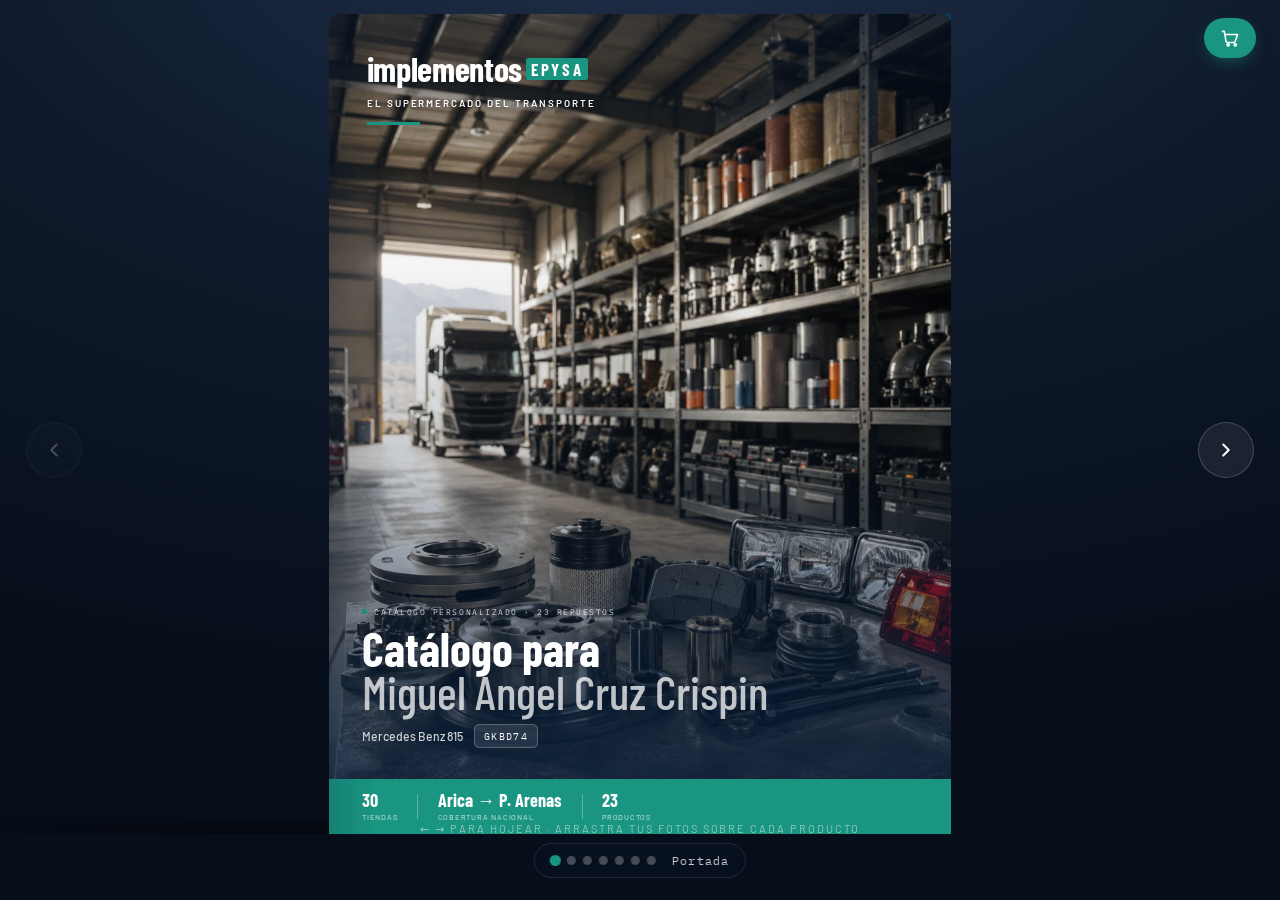
==== commit 542e3f7d: "feat: agregar etiqueta aria al botón de carro de compras y ajustar su posición en pantallas pequeñas" ====
--- a/index.html
+++ b/index.html
@@ -13,7 +13,7 @@
 
   <!-- marca + cotización -->
   <div class="brand-tab"><span class="logo-mark"><img class="logo-img" src="https://admin.implementos.cl/assets/img/logo-implementos.png" alt="Implementos" style="height:46px"><span class="logo-text" style="display:none;font-size:28px"><b>implementos</b><span class="ep">EPYSA</span></span></span></div>
-  <button class="quote-btn" id="quoteBtn">
+  <button class="quote-btn" id="quoteBtn" aria-label="Carro de compras">
     <span data-icon="cart" style="display:flex"></span> Carro de compras
     <span class="count" id="quoteCount">0</span>
   </button>
--- a/styles.css
+++ b/styles.css
@@ -25,6 +25,8 @@
   background:
     radial-gradient(120% 90% at 50% -10%, #20304a 0%, #0f1a2c 45%, #070e1a 100%);
   -webkit-font-smoothing:antialiased;
+  -moz-osx-font-smoothing:grayscale;
+  text-rendering:optimizeLegibility;
 }
 ::selection { background:var(--blue); color:#fff; }
 .cond { font-family:"Barlow Condensed", sans-serif; }
@@ -34,22 +36,33 @@
    STAGE + escalado
    ============================================================ */
 .stage {
-  position:fixed; inset:0;
-  display:grid; place-items:center;
+  /* Reserva real: poco arriba (aprovecha el espacio superior) y lo justo
+     abajo para el HUD de puntos/paginación. Si el ancho manda la escala
+     (pantallas angostas), el libro queda pegado arriba en vez de flotar en
+     medio de una caja alta. */
+  position:fixed; top:14px; left:0; right:0; bottom:66px;
+  display:grid; place-items:start center;
   overflow:hidden;
 }
 .book-scale {
-  transform-origin:center center;
-  will-change:transform;
-  perspective:2600px;
-  transform-style:preserve-3d;
-}
-.book {
+  /* El ajuste al viewport se hace con `zoom` desde fit() (app.js), no con
+     `transform: scale`. Por eso aquí NO va `will-change:transform`: forzaba a
+     cachear el libro como un bitmap 1× que luego se estiraba → texto borroso.
+     Sólo se conserva el contexto 3D que necesita el volteo de páginas. */
   position:relative;
   width:calc(var(--pageW) * 2);
   height:var(--pageH);
+  perspective:2600px;
   transform-style:preserve-3d;
-  transition:transform .9s var(--flip-ease);
+}
+.book {
+  position:absolute; top:0; left:0;
+  width:calc(var(--pageW) * 2);
+  height:var(--pageH);
+  transform-style:preserve-3d;
+}
+.book.is-ready {
+  transition:left .9s var(--flip-ease);
 }
 /* sombra base del libro sobre el escritorio */
 .book::after {
@@ -71,6 +84,16 @@
   transition:transform .9s var(--flip-ease);
 }
 .leaf.flipped { transform:rotateY(-180deg); }
+.leaf.settled-left {
+  left:0;
+  transform:none;
+  transform-style:flat;
+}
+.leaf.settled-left .face.front { visibility:hidden; }
+.leaf.settled-left .face.back {
+  transform:none;
+  visibility:visible;
+}
 
 .face {
   position:absolute; inset:0;
@@ -146,8 +169,11 @@
 
 /* marca + cotización flotantes */
 .brand-tab {
+  /* Oculto: con el libro a tamaño completo se encimaba con la cabecera de cada
+     página (que ya rotula "implementos.cl"). Se conserva en el DOM por si se
+     quiere reactivar (cambiar display:none por flex). */
   position:fixed; top:20px; left:24px; z-index:60;
-  display:flex; align-items:baseline; gap:8px;
+  display:none; align-items:baseline; gap:8px;
   color:#fff;
   transition:opacity .4s var(--ease);
 }
@@ -631,6 +657,42 @@
 
 @media print { .nav-arrow,.hud,.quote-btn,.brand-tab,.toast,.tip { display:none !important; } }
 
+@media (max-width: 1500px) {
+  .quote-btn {
+    width:52px;
+    padding:0;
+    justify-content:center;
+    gap:0;
+    font-size:0;
+  }
+  .quote-btn svg { width:19px; height:19px; }
+  .quote-btn .count {
+    position:absolute;
+    top:-6px;
+    right:-6px;
+    min-width:20px;
+    height:20px;
+    font-size:12px;
+    background:var(--blue);
+    box-shadow:0 4px 10px rgba(6,29,58,.24);
+  }
+}
+
+@media (max-width: 700px) {
+  .brand-tab { display:none; }
+  .quote-btn {
+    top:auto;
+    right:18px;
+    bottom:88px;
+  }
+  .nav-arrow {
+    width:50px;
+    height:50px;
+  }
+  .nav-arrow.prev { left:18px; }
+  .nav-arrow.next { right:18px; }
+}
+
 /* ---------- esquinas para voltear (page-curl hint) ---------- */
 .corner {
   position:absolute; bottom:0; width:74px; height:74px; z-index:50;
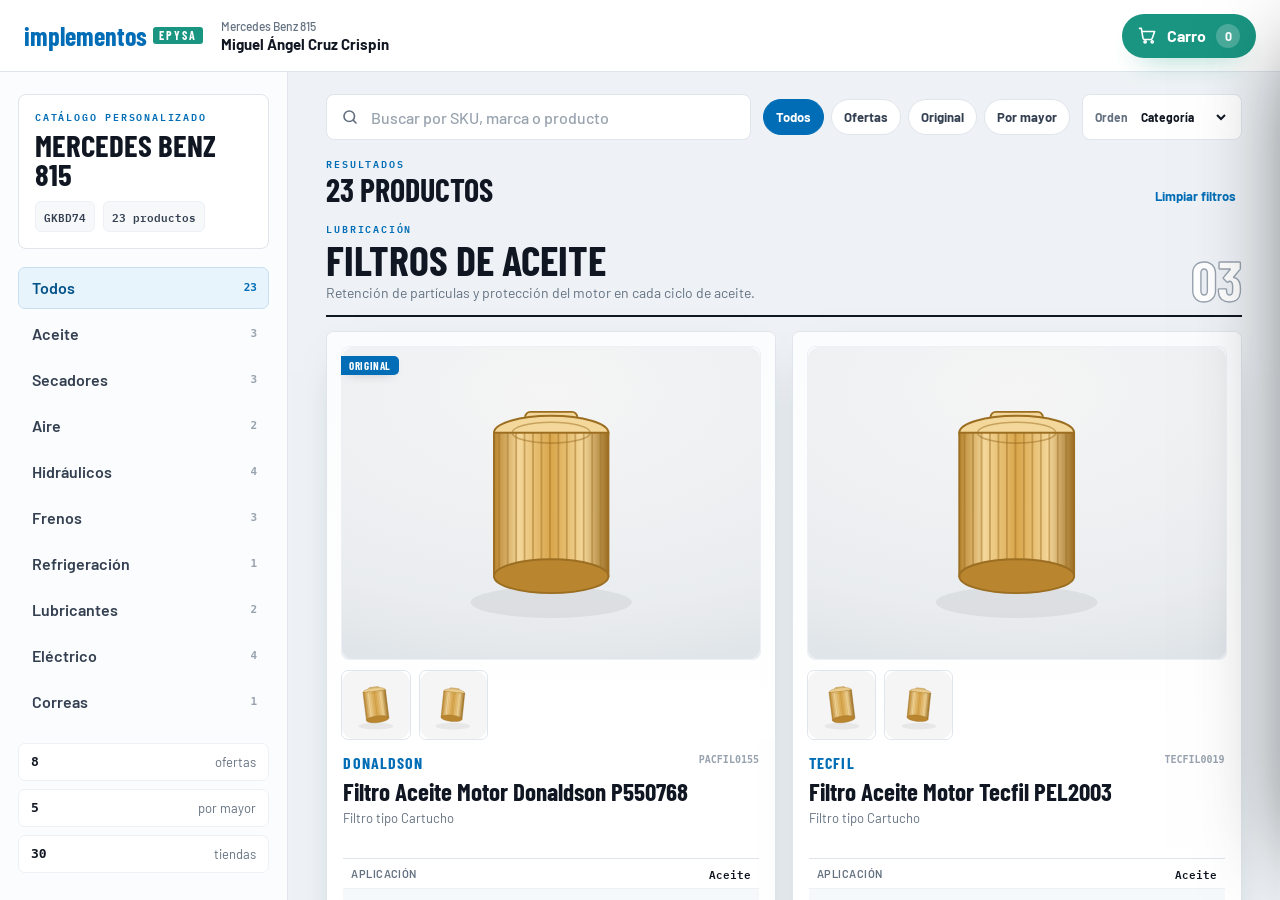
==== commit b205a163: "Implement structural updates and optimizations across multiple modules" ====
--- a/index.html
+++ b/index.html
@@ -10,50 +10,7 @@
 <link rel="stylesheet" href="styles.css" />
 </head>
 <body>
-
-  <!-- marca + cotización -->
-  <div class="brand-tab"><span class="logo-mark"><img class="logo-img" src="https://admin.implementos.cl/assets/img/logo-implementos.png" alt="Implementos" style="height:46px"><span class="logo-text" style="display:none;font-size:28px"><b>implementos</b><span class="ep">EPYSA</span></span></span></div>
-  <button class="quote-btn" id="quoteBtn" aria-label="Carro de compras">
-    <span data-icon="cart" style="display:flex"></span> Carro de compras
-    <span class="count" id="quoteCount">0</span>
-  </button>
-
-  <!-- flechas -->
-  <button class="nav-arrow prev" id="prevBtn" aria-label="Anterior" data-icon="left"></button>
-  <button class="nav-arrow next" id="nextBtn" aria-label="Siguiente" data-icon="right"></button>
-
-  <!-- stage -->
-  <div class="stage">
-    <div class="book-scale" id="bookScale">
-      <div class="book" id="book"></div>
-    </div>
-  </div>
-
-  <!-- HUD -->
-  <div class="hud">
-    <div class="dots" id="dots"></div>
-    <span class="pageno" id="pageno">Portada</span>
-  </div>
-
-  <div class="tip" id="tip">← → para hojear · arrastra tus fotos sobre cada producto</div>
-
-  <!-- toast -->
-  <div class="toast" id="toast"><span class="chk" data-icon="check"></span><span id="toastMsg">Agregado</span></div>
-
-  <!-- lightbox galería -->
-  <div class="lightbox" id="lightbox">
-    <button class="lb-close" data-lbclose aria-label="Cerrar" data-icon="close"></button>
-    <img id="lbImg" alt="Imagen de producto" />
-    <div class="lb-hint">Click fuera o Esc para cerrar</div>
-  </div>
-
-  <template id="__bundler_thumbnail">
-    <svg xmlns="http://www.w3.org/2000/svg" viewBox="0 0 100 100">
-      <rect width="100" height="100" fill="#0B4DA2"/>
-      <rect y="74" width="100" height="26" fill="#00A878"/>
-      <text x="50" y="46" font-family="Arial" font-weight="bold" font-size="30" fill="#fff" text-anchor="middle">I</text>
-    </svg>
-  </template>
+  <div id="app"></div>
 
   <script src="image-slot.js"></script>
   <script src="images.js"></script>
--- a/styles.css
+++ b/styles.css
@@ -1,711 +1,1106 @@
 /* ============================================================
-   CATÁLOGO IMPLEMENTOS — Flipbook
-   Barlow Condensed (display) · Barlow (UI) · IBM Plex Mono (códigos)
+   CATÁLOGO IMPLEMENTOS — Catálogo principal
    ============================================================ */
 
 :root {
-  --blue:#006DB6; --blue-deep:#005289; --navy:#062338;
-  --green:#199581; --green-deep:#137567; --signal:#E23B2E;
-
-  --ink:#111722; --ink-2:#3a434f; --muted:#707a87; --faint:#9aa4b0;
-  --hair:#e4e7ec; --hair-2:#eef1f4; --panel:#f5f7f9;
-
-  --pageW: 820px;
-  --pageH: 1080px;
-
-  --ease: cubic-bezier(.22,.61,.36,1);
-  --flip-ease: cubic-bezier(.42,.04,.18,1);
-}
-
-* { box-sizing: border-box; }
-html, body { margin:0; height:100%; overflow:hidden; }
+  --blue:#006DB6;
+  --blue-deep:#005289;
+  --green:#199581;
+  --green-deep:#137567;
+  --red:#E23B2E;
+  --amber:#f59e0b;
+
+  --ink:#111722;
+  --ink-2:#344051;
+  --muted:#647181;
+  --faint:#98a3af;
+  --line:#dfe5eb;
+  --line-soft:#edf1f5;
+  --panel:#f6f8fa;
+  --surface:#ffffff;
+  --page:#eef2f6;
+
+  --shadow:0 14px 42px -28px rgba(15,31,51,.5);
+  --ease:cubic-bezier(.22,.61,.36,1);
+}
+
+* { box-sizing:border-box; }
+html { min-height:100%; scroll-behavior:smooth; }
 body {
+  margin:0;
+  min-height:100%;
   font-family:"Barlow", system-ui, sans-serif;
   color:var(--ink);
-  background:
-    radial-gradient(120% 90% at 50% -10%, #20304a 0%, #0f1a2c 45%, #070e1a 100%);
+  background:var(--page);
   -webkit-font-smoothing:antialiased;
   -moz-osx-font-smoothing:grayscale;
   text-rendering:optimizeLegibility;
 }
+button, input, select { font:inherit; }
+button { cursor:pointer; }
 ::selection { background:var(--blue); color:#fff; }
-.cond { font-family:"Barlow Condensed", sans-serif; }
-.mono { font-family:"IBM Plex Mono", monospace; }
+
+.eyebrow {
+  display:block;
+  color:var(--blue);
+  font-family:"IBM Plex Mono", monospace;
+  font-size:10px;
+  font-weight:600;
+  letter-spacing:.18em;
+  line-height:1;
+  text-transform:uppercase;
+}
+
+.catalog-app {
+  min-height:100vh;
+  display:flex;
+  flex-direction:column;
+}
 
 /* ============================================================
-   STAGE + escalado
+   Topbar
    ============================================================ */
-.stage {
-  /* Reserva real: poco arriba (aprovecha el espacio superior) y lo justo
-     abajo para el HUD de puntos/paginación. Si el ancho manda la escala
-     (pantallas angostas), el libro queda pegado arriba en vez de flotar en
-     medio de una caja alta. */
-  position:fixed; top:14px; left:0; right:0; bottom:66px;
-  display:grid; place-items:start center;
+.topbar {
+  position:sticky;
+  top:0;
+  z-index:80;
+  height:72px;
+  display:flex;
+  align-items:center;
+  justify-content:space-between;
+  gap:20px;
+  padding:0 24px;
+  background:var(--surface);
+  border-bottom:1px solid var(--line);
+}
+.topbar__brand {
+  min-width:0;
+  display:flex;
+  align-items:center;
+  gap:18px;
+}
+.logo-mark {
+  display:inline-flex;
+  align-items:center;
+  flex:none;
+}
+.logo-img { display:block; width:auto; border-radius:4px; }
+.logo-text {
+  align-items:center;
+  gap:6px;
+  font-family:"Barlow Condensed", sans-serif;
+  line-height:1;
+}
+.logo-text b { color:var(--blue); font-weight:700; text-transform:lowercase; }
+.logo-text span {
+  padding:3px 6px;
+  border-radius:3px;
+  background:var(--green);
+  color:#fff;
+  font-size:.46em;
+  font-weight:700;
+  letter-spacing:.16em;
+}
+.topbar__client {
+  min-width:0;
+  display:flex;
+  flex-direction:column;
+  gap:2px;
+}
+.topbar__client span {
+  color:var(--muted);
+  font-size:12px;
+  font-weight:500;
+}
+.topbar__client b {
+  max-width:48vw;
   overflow:hidden;
-}
-.book-scale {
-  /* El ajuste al viewport se hace con `zoom` desde fit() (app.js), no con
-     `transform: scale`. Por eso aquí NO va `will-change:transform`: forzaba a
-     cachear el libro como un bitmap 1× que luego se estiraba → texto borroso.
-     Sólo se conserva el contexto 3D que necesita el volteo de páginas. */
+  color:var(--ink);
+  font-size:15px;
+  font-weight:700;
+  text-overflow:ellipsis;
+  white-space:nowrap;
+}
+.cart-button {
   position:relative;
-  width:calc(var(--pageW) * 2);
-  height:var(--pageH);
-  perspective:2600px;
-  transform-style:preserve-3d;
-}
-.book {
-  position:absolute; top:0; left:0;
-  width:calc(var(--pageW) * 2);
-  height:var(--pageH);
-  transform-style:preserve-3d;
-}
-.book.is-ready {
-  transition:left .9s var(--flip-ease);
-}
-/* sombra base del libro sobre el escritorio */
-.book::after {
-  content:"";
-  position:absolute; left:6%; right:6%; bottom:-46px; height:60px;
-  background:radial-gradient(60% 100% at 50% 0%, rgba(0,0,0,.5), rgba(0,0,0,0) 72%);
-  filter:blur(4px);
-  z-index:-1;
+  flex:none;
+  height:44px;
+  display:inline-flex;
+  align-items:center;
+  gap:10px;
+  padding:0 16px;
+  border:0;
+  border-radius:999px;
+  background:var(--green);
+  color:#fff;
+  font-weight:700;
+  box-shadow:0 14px 28px -18px rgba(25,149,129,.9);
+  transition:background .18s var(--ease), transform .18s var(--ease);
+}
+.cart-button:hover { background:var(--green-deep); transform:translateY(-1px); }
+.cart-button svg { width:19px; height:19px; }
+.cart-button b {
+  min-width:24px;
+  height:24px;
+  display:grid;
+  place-items:center;
+  padding:0 7px;
+  border-radius:999px;
+  background:rgba(255,255,255,.22);
+  font-size:13px;
+  font-variant-numeric:tabular-nums;
 }
 
 /* ============================================================
-   HOJAS (leaves) — cada hoja tiene cara front y back
+   Layout
    ============================================================ */
-.leaf {
-  position:absolute; top:0; left:50%;
-  width:var(--pageW); height:var(--pageH);
-  transform-origin:left center;
-  transform-style:preserve-3d;
-  transition:transform .9s var(--flip-ease);
-}
-.leaf.flipped { transform:rotateY(-180deg); }
-.leaf.settled-left {
-  left:0;
-  transform:none;
-  transform-style:flat;
-}
-.leaf.settled-left .face.front { visibility:hidden; }
-.leaf.settled-left .face.back {
-  transform:none;
+.catalog-layout {
+  flex:1;
+  min-height:0;
+  display:grid;
+  grid-template-columns:288px minmax(0, 1fr);
+}
+.sidebar {
+  position:sticky;
+  top:72px;
+  height:calc(100vh - 72px);
+  overflow:auto;
+  padding:22px 18px;
+  background:#fbfcfd;
+  border-right:1px solid var(--line);
+}
+.client-panel {
+  padding:16px;
+  border:1px solid var(--line);
+  border-radius:8px;
+  background:var(--surface);
+}
+.client-panel h1 {
+  margin:9px 0 12px;
+  font-family:"Barlow Condensed", sans-serif;
+  font-size:31px;
+  font-weight:700;
+  line-height:.95;
+  text-transform:uppercase;
+}
+.client-panel__meta {
+  display:flex;
+  flex-wrap:wrap;
+  gap:8px;
+}
+.client-panel__meta span {
+  padding:5px 8px;
+  border:1px solid var(--line-soft);
+  border-radius:6px;
+  background:var(--panel);
+  color:var(--ink-2);
+  font-family:"IBM Plex Mono", monospace;
+  font-size:11px;
+  font-weight:600;
+}
+.category-nav {
+  display:flex;
+  flex-direction:column;
+  gap:4px;
+  margin-top:18px;
+}
+.category-link {
+  width:100%;
+  min-height:42px;
+  display:flex;
+  align-items:center;
+  justify-content:space-between;
+  gap:12px;
+  padding:0 11px 0 13px;
+  border:1px solid transparent;
+  border-radius:7px;
+  background:transparent;
+  color:var(--ink-2);
+  text-align:left;
+  transition:background .16s var(--ease), border-color .16s var(--ease), color .16s var(--ease);
+}
+.category-link span {
+  min-width:0;
+  overflow:hidden;
+  font-weight:600;
+  text-overflow:ellipsis;
+  white-space:nowrap;
+}
+.category-link b {
+  color:var(--faint);
+  font-family:"IBM Plex Mono", monospace;
+  font-size:11px;
+}
+.category-link:hover {
+  background:#eef6fc;
+  color:var(--blue-deep);
+}
+.category-link.is-active {
+  border-color:#c8dff1;
+  background:#e8f4fb;
+  color:var(--blue-deep);
+}
+.category-link.is-active b { color:var(--blue); }
+.sidebar__stats {
+  display:grid;
+  grid-template-columns:1fr;
+  gap:8px;
+  margin-top:20px;
+  color:var(--muted);
+  font-size:13px;
+}
+.sidebar__stats span {
+  display:flex;
+  align-items:center;
+  justify-content:space-between;
+  padding:10px 12px;
+  border:1px solid var(--line-soft);
+  border-radius:7px;
+  background:var(--surface);
+}
+.sidebar__stats b {
+  color:var(--ink);
+  font-family:"IBM Plex Mono", monospace;
+}
+
+.catalog-main {
+  min-width:0;
+  height:calc(100vh - 72px);
+  overflow:auto;
+  padding:22px clamp(20px, 3vw, 44px) 46px;
+}
+
+/* ============================================================
+   Toolbar
+   ============================================================ */
+.catalog-toolbar {
+  position:sticky;
+  top:0;
+  z-index:40;
+  display:grid;
+  grid-template-columns:minmax(280px, 1fr) auto auto;
+  align-items:center;
+  gap:12px;
+  padding:0 0 16px;
+  background:var(--page);
+}
+.search-box {
+  height:46px;
+  display:flex;
+  align-items:center;
+  gap:10px;
+  padding:0 14px;
+  border:1px solid var(--line);
+  border-radius:8px;
+  background:var(--surface);
+}
+.search-box svg {
+  width:18px;
+  height:18px;
+  color:var(--muted);
+  flex:none;
+}
+.search-box input {
+  width:100%;
+  min-width:0;
+  border:0;
+  outline:0;
+  background:transparent;
+  color:var(--ink);
+  font-weight:500;
+}
+.search-box input::placeholder { color:var(--faint); }
+.filter-row {
+  display:flex;
+  align-items:center;
+  gap:7px;
+}
+.chip {
+  height:36px;
+  padding:0 12px;
+  border:1px solid var(--line);
+  border-radius:999px;
+  background:var(--surface);
+  color:var(--ink-2);
+  font-size:13px;
+  font-weight:700;
+  white-space:nowrap;
+  transition:background .16s var(--ease), border-color .16s var(--ease), color .16s var(--ease);
+}
+.chip:hover { border-color:#b7d5ec; color:var(--blue-deep); }
+.chip.is-active {
+  border-color:var(--blue);
+  background:var(--blue);
+  color:#fff;
+}
+.sort-box {
+  height:46px;
+  display:flex;
+  align-items:center;
+  gap:9px;
+  padding:0 12px;
+  border:1px solid var(--line);
+  border-radius:8px;
+  background:var(--surface);
+  color:var(--muted);
+  font-size:12px;
+  font-weight:700;
+}
+.sort-box select {
+  border:0;
+  outline:0;
+  background:transparent;
+  color:var(--ink);
+  font-weight:700;
+}
+.result-bar {
+  display:flex;
+  align-items:flex-end;
+  justify-content:space-between;
+  gap:16px;
+  margin:2px 0 18px;
+}
+.result-bar strong {
+  display:block;
+  margin-top:5px;
+  font-family:"Barlow Condensed", sans-serif;
+  font-size:32px;
+  line-height:1;
+  text-transform:uppercase;
+}
+.text-button {
+  border:0;
+  background:transparent;
+  color:var(--blue);
+  font-size:13px;
+  font-weight:700;
+}
+.text-button:hover { color:var(--blue-deep); text-decoration:underline; text-underline-offset:3px; }
+
+/* ============================================================
+   Sections + cards
+   ============================================================ */
+.catalog-results {
+  display:flex;
+  flex-direction:column;
+  gap:28px;
+}
+.category-section {
+  scroll-margin-top:96px;
+}
+.section-head {
+  display:flex;
+  align-items:flex-end;
+  justify-content:space-between;
+  gap:18px;
+  margin-bottom:14px;
+  padding-bottom:12px;
+  border-bottom:2px solid var(--ink);
+}
+.section-head h2 {
+  margin:7px 0 4px;
+  font-family:"Barlow Condensed", sans-serif;
+  font-size:42px;
+  font-weight:700;
+  line-height:.95;
+  text-transform:uppercase;
+}
+.section-head p {
+  max-width:62ch;
+  margin:0;
+  color:var(--muted);
+  font-size:14px;
+  line-height:1.35;
+}
+.section-head strong {
+  color:#fff;
+  -webkit-text-stroke:1.4px var(--faint);
+  font-family:"Barlow Condensed", sans-serif;
+  font-size:58px;
+  line-height:.8;
+}
+.product-grid {
+  display:grid;
+  grid-template-columns:repeat(auto-fill, minmax(326px, 1fr));
+  gap:16px;
+}
+.product-card {
+  min-width:0;
+  display:grid;
+  grid-template-rows:auto 1fr auto;
+  border:1px solid var(--line);
+  border-radius:8px;
+  background:var(--surface);
+  box-shadow:var(--shadow);
+  overflow:hidden;
+}
+.product-media {
+  position:relative;
+  padding:14px 14px 0;
+  background:linear-gradient(180deg, #fbfcfd 0%, #fff 100%);
+}
+.media-main {
+  position:relative;
+  aspect-ratio:4 / 3;
+  min-height:210px;
+  border:1px solid var(--line-soft);
+  border-radius:8px;
+  background:radial-gradient(120% 90% at 50% 14%, #fff 0%, #f4f7fa 76%, #e9eef3 100%);
+  overflow:hidden;
+}
+.media-main image-slot {
+  width:100%;
+  height:100%;
+  display:block;
+  padding:9%;
+}
+.media-strip {
+  display:flex;
+  gap:8px;
+  margin-top:10px;
+  overflow:auto;
+  scrollbar-width:thin;
+}
+.media-strip image-slot {
+  width:62px;
+  height:62px;
+  flex:0 0 auto;
+  display:block;
+  padding:8%;
+  border:1px solid var(--line);
+  border-radius:7px;
+  background:#fff;
+  overflow:hidden;
+}
+.media-strip image-slot:hover { border-color:var(--blue); }
+.media-zoom {
+  position:absolute;
+  right:10px;
+  bottom:10px;
+  opacity:0;
+  transition:opacity .16s var(--ease), transform .16s var(--ease);
+}
+.media-main:hover .media-zoom {
+  opacity:1;
+  transform:translateY(-1px);
+}
+.product-flags {
+  position:absolute;
+  top:24px;
+  left:14px;
+  z-index:8;
+  display:flex;
+  flex-direction:column;
+  align-items:flex-start;
+  gap:3px;
+  pointer-events:none;
+}
+.flag {
+  display:inline-flex;
+  align-items:center;
+  gap:4px;
+  padding:4px 8px;
+  border-radius:0 5px 5px 0;
+  background:var(--ink);
+  color:#fff;
+  font-family:"Barlow Condensed", sans-serif;
+  font-size:11px;
+  font-weight:700;
+  letter-spacing:.05em;
+  line-height:1;
+  text-transform:uppercase;
+  box-shadow:0 4px 12px -8px rgba(6,29,58,.7);
+}
+.flag svg { width:11px; height:11px; }
+.flag--original { background:var(--blue); }
+.flag--oferta, .flag--cyber { background:var(--red); }
+.flag--nuevo { background:var(--green); }
+.flag--bulk { background:#ef6a2e; }
+
+.product-body {
+  min-width:0;
+  padding:15px 16px 12px;
+}
+.product-kicker {
+  display:flex;
+  align-items:flex-start;
+  justify-content:space-between;
+  gap:12px;
+  margin-bottom:8px;
+}
+.product-kicker span {
+  color:var(--blue);
+  font-family:"Barlow Condensed", sans-serif;
+  font-size:16px;
+  font-weight:700;
+  letter-spacing:.07em;
+  line-height:1;
+  text-transform:uppercase;
+}
+.product-kicker b {
+  color:var(--faint);
+  font-family:"IBM Plex Mono", monospace;
+  font-size:10px;
+  line-height:1;
+  white-space:nowrap;
+}
+.product-body h3 {
+  display:-webkit-box;
+  margin:0 0 6px;
+  overflow:hidden;
+  color:var(--ink);
+  font-family:"Barlow Condensed", sans-serif;
+  font-size:25px;
+  font-weight:700;
+  line-height:1;
+  text-wrap:balance;
+  -webkit-box-orient:vertical;
+  -webkit-line-clamp:2;
+}
+.product-body p {
+  display:-webkit-box;
+  min-height:36px;
+  margin:0 0 12px;
+  overflow:hidden;
+  color:var(--muted);
+  font-size:13px;
+  line-height:1.35;
+  -webkit-box-orient:vertical;
+  -webkit-line-clamp:2;
+}
+.spec-list {
+  display:grid;
+  gap:0;
+  margin:0;
+  padding:0;
+  list-style:none;
+  border-top:1px solid var(--line);
+}
+.spec-list li {
+  min-height:28px;
+  display:grid;
+  grid-template-columns:minmax(0, 1fr) auto;
+  align-items:center;
+  gap:10px;
+  padding:5px 8px;
+  border-bottom:1px solid var(--line-soft);
+}
+.spec-list li:nth-child(even) { background:#f6f9fb; }
+.spec-list span {
+  min-width:0;
+  overflow:hidden;
+  color:var(--muted);
+  font-size:11px;
+  font-weight:600;
+  letter-spacing:.04em;
+  text-overflow:ellipsis;
+  text-transform:uppercase;
+  white-space:nowrap;
+}
+.spec-list b {
+  min-width:0;
+  overflow:hidden;
+  color:var(--ink);
+  font-family:"IBM Plex Mono", monospace;
+  font-size:11px;
+  font-weight:600;
+  text-overflow:ellipsis;
+  white-space:nowrap;
+}
+.product-footer {
+  display:grid;
+  grid-template-columns:1fr auto;
+  grid-template-areas:"rating add" "price add";
+  align-items:end;
+  gap:8px 12px;
+  padding:13px 16px 16px;
+  border-top:1px solid var(--line-soft);
+}
+.rating {
+  grid-area:rating;
+  display:flex;
+  align-items:center;
+  gap:4px;
+  color:var(--faint);
+  font-size:12px;
+}
+.rating svg { width:14px; height:14px; color:var(--amber); }
+.rating b { color:var(--ink); font-weight:700; }
+.price-block {
+  grid-area:price;
+  min-width:0;
+  display:flex;
+  flex-direction:column;
+  align-items:flex-start;
+  gap:3px;
+}
+.price {
+  color:var(--blue);
+  font-family:"Barlow Condensed", sans-serif;
+  font-size:34px;
+  font-weight:700;
+  line-height:.9;
+  letter-spacing:0;
+  font-variant-numeric:tabular-nums;
+}
+.price--offer { color:var(--red); }
+.price-block span {
+  display:flex;
+  align-items:center;
+  gap:6px;
+  color:var(--faint);
+  font-size:10px;
+  font-weight:700;
+  letter-spacing:.08em;
+  text-transform:uppercase;
+}
+.price-block s { color:var(--faint); }
+.price-block span b {
+  padding:2px 5px;
+  border:1px solid rgba(226,59,46,.32);
+  border-radius:5px;
+  background:rgba(226,59,46,.08);
+  color:var(--red);
+  letter-spacing:0;
+}
+.addwrap { grid-area:add; }
+.add-button {
+  height:40px;
+  display:inline-flex;
+  align-items:center;
+  gap:7px;
+  padding:0 16px;
+  border:0;
+  border-radius:999px;
+  background:var(--blue);
+  color:#fff;
+  font-size:13px;
+  font-weight:700;
+  box-shadow:0 10px 22px -16px rgba(0,109,182,.9);
+  transition:background .16s var(--ease), transform .16s var(--ease);
+}
+.add-button:hover { background:var(--blue-deep); transform:translateY(-1px); }
+.add-button svg { width:15px; height:15px; }
+.qty-stepper {
+  height:40px;
+  display:inline-flex;
+  align-items:center;
+  overflow:hidden;
+  border-radius:999px;
+  background:var(--blue);
+  color:#fff;
+  box-shadow:0 10px 22px -16px rgba(0,109,182,.9);
+}
+.qty-stepper button {
+  width:40px;
+  height:40px;
+  display:grid;
+  place-items:center;
+  border:0;
+  background:transparent;
+  color:#fff;
+}
+.qty-stepper button:hover { background:rgba(255,255,255,.16); }
+.qty-stepper svg { width:16px; height:16px; }
+.qty-stepper b {
+  min-width:30px;
+  text-align:center;
+  font-size:15px;
+  font-variant-numeric:tabular-nums;
+}
+.qty-stepper--small,
+.qty-stepper--small button {
+  height:34px;
+}
+.qty-stepper--small button { width:34px; }
+
+/* ============================================================
+   Cart drawer, toast, lightbox
+   ============================================================ */
+.drawer-layer {
+  position:fixed;
+  inset:0;
+  z-index:120;
+  pointer-events:none;
+}
+.drawer-backdrop {
+  position:absolute;
+  inset:0;
+  border:0;
+  background:rgba(6,14,24,.46);
+  opacity:0;
+  transition:opacity .22s var(--ease);
+}
+.cart-drawer {
+  position:absolute;
+  top:0;
+  right:0;
+  width:min(430px, 100vw);
+  height:100%;
+  display:grid;
+  grid-template-rows:auto minmax(0, 1fr) auto auto;
+  background:var(--surface);
+  box-shadow:-32px 0 90px -52px rgba(0,0,0,.65);
+  transform:translateX(100%);
+  transition:transform .24s var(--ease);
+}
+.drawer-open .drawer-layer { pointer-events:auto; }
+.drawer-open .drawer-backdrop { opacity:1; }
+.drawer-open .cart-drawer { transform:translateX(0); }
+.drawer-head {
+  display:flex;
+  align-items:center;
+  justify-content:space-between;
+  gap:16px;
+  padding:22px;
+  border-bottom:1px solid var(--line);
+}
+.drawer-head h2 {
+  margin:7px 0 0;
+  font-family:"Barlow Condensed", sans-serif;
+  font-size:34px;
+  line-height:.9;
+  text-transform:uppercase;
+}
+.cart-lines {
+  min-height:0;
+  overflow:auto;
+  padding:12px;
+}
+.cart-line {
+  display:grid;
+  grid-template-columns:minmax(0, 1fr) auto;
+  gap:12px;
+  padding:12px 10px;
+  border-bottom:1px solid var(--line-soft);
+}
+.cart-line span {
+  color:var(--blue);
+  font-size:11px;
+  font-weight:700;
+  letter-spacing:.08em;
+  text-transform:uppercase;
+}
+.cart-line h3 {
+  display:-webkit-box;
+  margin:4px 0 4px;
+  overflow:hidden;
+  font-size:14px;
+  line-height:1.12;
+  -webkit-box-orient:vertical;
+  -webkit-line-clamp:2;
+}
+.cart-line p {
+  margin:0;
+  color:var(--muted);
+  font-family:"IBM Plex Mono", monospace;
+  font-size:11px;
+}
+.cart-line__side {
+  display:flex;
+  flex-direction:column;
+  align-items:flex-end;
+  gap:8px;
+}
+.cart-line__side strong {
+  color:var(--blue);
+  font-family:"Barlow Condensed", sans-serif;
+  font-size:24px;
+  line-height:1;
+}
+.cart-empty {
+  display:grid;
+  min-height:180px;
+  place-items:center;
+  color:var(--muted);
+  font-weight:600;
+}
+.drawer-total {
+  display:flex;
+  align-items:center;
+  justify-content:space-between;
+  gap:16px;
+  padding:18px 22px;
+  border-top:1px solid var(--line);
+}
+.drawer-total span {
+  color:var(--muted);
+  font-weight:700;
+}
+.drawer-total strong {
+  color:var(--green-deep);
+  font-family:"Barlow Condensed", sans-serif;
+  font-size:34px;
+  line-height:1;
+}
+.drawer-actions {
+  display:grid;
+  grid-template-columns:auto 1fr;
+  gap:10px;
+  padding:0 22px 22px;
+}
+.secondary-button,
+.primary-link {
+  height:44px;
+  display:inline-flex;
+  align-items:center;
+  justify-content:center;
+  gap:8px;
+  border-radius:8px;
+  font-weight:800;
+  text-decoration:none;
+}
+.secondary-button {
+  padding:0 13px;
+  border:1px solid var(--line);
+  background:#fff;
+  color:var(--ink-2);
+}
+.secondary-button svg { width:17px; height:17px; }
+.primary-link {
+  background:var(--green);
+  color:#fff;
+}
+.primary-link:hover { background:var(--green-deep); }
+
+.icon-button {
+  width:38px;
+  height:38px;
+  display:grid;
+  place-items:center;
+  border:0;
+  border-radius:50%;
+  background:rgba(17,23,34,.78);
+  color:#fff;
+}
+.icon-button svg { width:18px; height:18px; }
+.icon-button:hover { background:var(--blue); }
+
+.toast {
+  position:fixed;
+  left:50%;
+  bottom:24px;
+  z-index:160;
+  display:flex;
+  align-items:center;
+  gap:9px;
+  padding:12px 16px;
+  border-radius:8px;
+  background:var(--ink);
+  color:#fff;
+  box-shadow:0 32px 70px -34px rgba(0,0,0,.72);
+  opacity:0;
+  transform:translate(-50%, 18px);
+  pointer-events:none;
+  transition:opacity .2s var(--ease), transform .2s var(--ease);
+}
+.toast.show {
+  opacity:1;
+  transform:translate(-50%, 0);
+}
+.toast span {
+  width:20px;
+  height:20px;
+  display:grid;
+  place-items:center;
+  border-radius:50%;
+  background:var(--green);
+}
+.toast svg { width:12px; height:12px; }
+.toast b { font-size:14px; font-weight:700; }
+
+.lightbox {
+  position:fixed;
+  inset:0;
+  z-index:140;
+  display:flex;
+  align-items:center;
+  justify-content:center;
+  padding:44px;
+  background:rgba(4,12,22,.86);
+  opacity:0;
+  visibility:hidden;
+  transition:opacity .22s var(--ease), visibility .22s var(--ease);
+}
+.lightbox.show {
+  opacity:1;
   visibility:visible;
 }
-
-.face {
-  position:absolute; inset:0;
-  backface-visibility:hidden;
-  -webkit-backface-visibility:hidden;
-  overflow:hidden;
+.lightbox img {
+  max-width:min(960px, 92vw);
+  max-height:86vh;
+  padding:22px;
+  border-radius:8px;
   background:#fff;
-  display:flex; flex-direction:column;
-}
-.face.back { transform:rotateY(180deg); }
-/* visibilidad manual de caras (backface-visibility no culla en este contexto) */
-.face.back { visibility:hidden; }
-.leaf.show-back .face.front { visibility:hidden; }
-.leaf.show-back .face.back { visibility:visible; }
-
-/* lomo / encuadernado: degradado hacia la espina */
-.face.right::before, .face.left::before {
-  content:""; position:absolute; top:0; bottom:0; width:60px; z-index:30;
-  pointer-events:none;
-}
-.face.right::before { left:0;  background:linear-gradient(90deg, rgba(6,29,58,.16), rgba(6,29,58,0)); }
-.face.left::before  { right:0; background:linear-gradient(270deg, rgba(6,29,58,.16), rgba(6,29,58,0)); }
-
-/* brillo de página al voltear */
-.leaf .sheen {
-  position:absolute; inset:0; z-index:40; pointer-events:none; opacity:0;
-  background:linear-gradient(105deg, rgba(255,255,255,0) 30%, rgba(255,255,255,.5) 50%, rgba(255,255,255,0) 70%);
-  transition:opacity .4s;
-}
-.leaf.turning .sheen { opacity:.7; }
-
-/* ============================================================
-   FLECHAS + indicador (fuera del libro escalado)
-   ============================================================ */
-.nav-arrow {
-  position:fixed; top:50%; transform:translateY(-50%);
-  z-index:60;
-  width:56px; height:56px; border-radius:50%;
-  border:1px solid rgba(255,255,255,.18);
-  background:rgba(255,255,255,.07);
-  backdrop-filter:blur(8px);
-  color:#fff; cursor:pointer;
-  display:grid; place-items:center;
-  transition:background .2s, transform .15s var(--ease), opacity .3s;
-}
-.nav-arrow:hover { background:var(--blue); border-color:var(--blue); }
-.nav-arrow:active { transform:translateY(-50%) scale(.94); }
-.nav-arrow[disabled] { opacity:.25; pointer-events:none; }
-.nav-arrow svg { width:22px; height:22px; }
-.nav-arrow.prev { left:26px; }
-.nav-arrow.next { right:26px; }
-
-.hud {
-  position:fixed; left:50%; bottom:22px; transform:translateX(-50%);
-  z-index:60;
-  display:flex; align-items:center; gap:16px;
-  padding:9px 16px; border-radius:999px;
-  background:rgba(8,18,34,.7); backdrop-filter:blur(10px);
-  border:1px solid rgba(255,255,255,.1);
-}
-.hud .dots { display:flex; gap:7px; }
-.hud .dot {
-  width:9px; height:9px; border-radius:50%;
-  background:rgba(255,255,255,.25); cursor:pointer; border:none; padding:0;
-  transition:background .2s, transform .2s;
-}
-.hud .dot:hover { background:rgba(255,255,255,.55); }
-.hud .dot.active { background:var(--green); transform:scale(1.25); }
-.hud .pageno {
-  font-family:"IBM Plex Mono", monospace; font-size:12px; letter-spacing:.1em;
-  color:rgba(255,255,255,.8); min-width:54px; text-align:center;
-}
-
-/* marca + cotización flotantes */
-.brand-tab {
-  /* Oculto: con el libro a tamaño completo se encimaba con la cabecera de cada
-     página (que ya rotula "implementos.cl"). Se conserva en el DOM por si se
-     quiere reactivar (cambiar display:none por flex). */
-  position:fixed; top:20px; left:24px; z-index:60;
-  display:none; align-items:baseline; gap:8px;
-  color:#fff;
-  transition:opacity .4s var(--ease);
-}
-.brand-tab b { font-family:"Barlow Condensed", sans-serif; font-weight:700; font-size:22px; letter-spacing:.01em; text-transform:uppercase; }
-.brand-tab .epysa { font-size:10px; letter-spacing:.34em; color:var(--green); font-weight:600; }
-
-/* logo real, directo sobre fondos azul/oscuro (tratado en blanco) */
-.logo-mark { display:inline-flex; align-items:center; }
-.logo-img { display:block; width:auto; border-radius:4px; }
-/* fallback de texto si el logo remoto no carga */
-.logo-text { display:inline-flex; align-items:center; gap:6px; font-family:"Barlow Condensed", sans-serif; line-height:1; }
-.logo-text b { color:#fff; font-weight:700; font-size:1em; letter-spacing:-.01em; text-transform:lowercase; }
-.logo-text .ep { background:var(--green); color:#fff; font-size:.5em; font-weight:700; letter-spacing:.16em; padding:3px 6px; border-radius:3px; }
-
-.quote-btn {
-  position:fixed; top:18px; right:24px; z-index:60;
-  display:flex; align-items:center; gap:9px;
-  height:40px; padding:0 16px 0 14px; border-radius:999px; border:none;
-  background:var(--green); color:#fff; cursor:pointer;
-  font-family:"Barlow", sans-serif; font-weight:600; font-size:14px;
-  box-shadow:0 6px 18px -6px rgba(25,149,129,.65);
-  transition:background .2s, transform .15s var(--ease);
-}
-.quote-btn:hover { background:var(--green-deep); transform:translateY(-1px); }
-.quote-btn svg { width:18px; height:18px; }
-.quote-btn .count {
-  min-width:22px; height:22px; padding:0 6px; border-radius:999px;
-  background:rgba(255,255,255,.22); display:grid; place-items:center;
-  font-size:13px; font-weight:700; font-variant-numeric:tabular-nums;
-}
-
-/* ============================================================
-   PÁGINA: chrome común (cabecera/pie de marca)
-   ============================================================ */
-.pg { position:absolute; inset:0; display:flex; flex-direction:column; }
-.pg__band {
-  flex:none; height:46px; background:var(--blue);
-  display:flex; align-items:center; justify-content:space-between;
-  padding:0 30px; color:#fff;
-}
-.pg__band .tg { font-size:10px; letter-spacing:.2em; text-transform:uppercase; opacity:.85; font-weight:500; }
-.pg__band .mk { font-family:"Barlow Condensed", sans-serif; font-weight:700; font-size:17px; letter-spacing:.02em; text-transform:uppercase; }
-.pg__band .mk .e { font-size:9px; letter-spacing:.3em; color:#a9e7dc; margin-left:5px; }
-.pg__band .band-mk { font-family:"Barlow Condensed", sans-serif; font-weight:700; font-size:19px; letter-spacing:.01em; color:#fff; text-transform:lowercase; }
-.pg__band .band-mk .cl { color:#a9e7dc; }
-.pg__foot {
-  flex:none; height:40px; background:var(--green); color:#fff;
-  display:flex; align-items:center; justify-content:space-between;
-  padding:0 30px; font-size:11px; letter-spacing:.04em; font-weight:500;
-}
-.pg__foot .pageno { font-family:"IBM Plex Mono", monospace; letter-spacing:.12em; opacity:.9; }
-.pg__inner { flex:1; min-height:0; padding:28px 34px 22px; display:flex; flex-direction:column; }
-
-/* ---------- cabecera de categoría ---------- */
-.cat-head {
-  display:grid; grid-template-columns:auto 1fr auto; align-items:end; gap:18px;
-  padding-bottom:16px; border-bottom:2px solid var(--ink); margin-bottom:8px;
-}
-.cat-head .idx {
-  font-family:"Barlow Condensed", sans-serif; font-weight:700; font-size:58px;
-  line-height:.78; color:#fff; -webkit-text-stroke:1.4px var(--faint); letter-spacing:-.02em;
-}
-.cat-head .kicker { color:var(--blue); font-family:"IBM Plex Mono", monospace; font-size:10px; letter-spacing:.22em; text-transform:uppercase; font-weight:600; display:block; margin-bottom:6px; }
-.cat-head h2 { font-family:"Barlow Condensed", sans-serif; font-weight:700; font-size:40px; line-height:.92; margin:0 0 6px; text-transform:uppercase; }
-.cat-head p { margin:0; color:var(--muted); font-size:13px; line-height:1.4; max-width:46ch; }
-.cat-head .meta { text-align:right; white-space:nowrap; }
-.cat-head .meta .c { font-family:"Barlow Condensed", sans-serif; font-weight:700; font-size:20px; color:var(--ink-2); }
-.cat-head .meta .l { font-size:10px; letter-spacing:.12em; text-transform:uppercase; color:var(--faint); display:block; margin-top:2px; }
-
-/* ---------- grilla ADAPTATIVA de productos ---------- */
-.plist { flex:1; min-height:0; display:grid; gap:16px; }
-.plist--1 { grid-template-columns:1fr; }
-.plist--2 { grid-template-columns:1fr; grid-auto-rows:1fr; }
-.plist--3 { grid-template-columns:1fr 1fr; grid-template-rows:1fr 1fr; }
-.plist--4 { grid-template-columns:1fr 1fr; grid-template-rows:1fr 1fr; }
-.plist .span-2 { grid-column:1 / -1; }
-
-/* tarjeta base */
-.pcard {
-  position:relative; min-width:0; min-height:0;
-  background:#fff; border:1px solid var(--hair); border-radius:14px;
-  box-shadow:0 1px 2px rgba(6,29,58,.05);
-  overflow:hidden;
-}
-.pcard__media { position:relative; }
-/* chips de estado (Cyber, Original, etc.) — esquina sup. izq. de la imagen */
-.pcard__flags {
-  position:absolute; top:12px; left:0; z-index:7;
-  display:flex; flex-direction:column; align-items:flex-start; gap:0;
-  pointer-events:none;
-}
-.pcard--v .pcard__flags { left:-15px; }
-.pcard--h .pcard__flags { left:-18px; }
-.pcard--hero .pcard__flags { left:-30px; top:0; }
-.flag {
-  font-family:"Barlow Condensed", sans-serif; font-weight:700; font-size:11px;
-  letter-spacing:.06em; text-transform:uppercase; line-height:1; white-space:nowrap;
-  padding:4px 9px; border-radius:0 5px 5px 0; color:#fff;
-  background:var(--ink); box-shadow:0 2px 6px rgba(6,29,58,.2);
-}
-.flag--original { background:var(--blue); }
-.flag--cyber { background:var(--ink); }
-.flag--oferta, .flag--sale { background:var(--signal); }
-.flag--nuevo, .flag--new { background:var(--green); }
-
-/* tag "Por mayor" + popover de precios mayoristas */
-.flag--mayor { background:#ef6a2e; pointer-events:auto; position:relative; cursor:default; display:inline-flex; align-items:center; gap:4px; }
-.flag--mayor > svg { width:11px; height:11px; }
-.mayor-pop {
-  position:absolute; top:calc(100% + 6px); left:0; width:236px;
-  background:#fff; border:1px solid var(--hair); border-radius:11px;
-  box-shadow:0 20px 44px -14px rgba(6,29,58,.45); padding:11px;
-  opacity:0; visibility:hidden; transform:translateY(-5px);
-  transition:opacity .18s, transform .18s, visibility .18s; z-index:30;
-  text-transform:none; letter-spacing:0; pointer-events:none;
-}
-.flag--mayor:hover .mayor-pop, .flag--mayor:focus .mayor-pop { opacity:1; visibility:visible; transform:translateY(0); }
-.mayor-pop__head { display:flex; align-items:center; gap:8px; margin-bottom:7px; }
-.mp-tag { background:#ef6a2e; color:#fff; font-family:"Barlow Condensed", sans-serif; font-weight:700; font-size:11px; padding:3px 7px; border-radius:5px; display:inline-flex; gap:4px; align-items:center; letter-spacing:.04em; }
-.mp-tag svg { width:11px; height:11px; }
-.mayor-pop__head b { font-family:"Barlow", sans-serif; font-weight:600; font-size:12px; color:var(--ink); }
-.mayor-pop__tbl { width:100%; border-collapse:collapse; }
-.mayor-pop__tbl td { padding:6px 8px; font-size:12px; }
-.mayor-pop__tbl .u { color:var(--muted); font-weight:600; white-space:nowrap; }
-.mayor-pop__tbl .pu { font-family:"IBM Plex Mono", monospace; font-weight:600; color:var(--ink); white-space:nowrap; }
-.mayor-pop__tbl .pu span { color:var(--faint); font-size:10px; }
-.mayor-pop__tbl .d { text-align:right; font-family:"Barlow Condensed", sans-serif; font-weight:700; color:var(--green-deep); }
-.mayor-pop__tbl tr.hot { background:rgba(25,149,129,.12); }
-.mayor-pop__tbl tr.hot td:first-child { border-radius:6px 0 0 6px; }
-.mayor-pop__tbl tr.hot td:last-child { border-radius:0 6px 6px 0; }
-.mayor-pop__foot { font-size:10px; color:var(--muted); margin-top:8px; line-height:1.4; }
-
-/* HORIZONTAL: media | info arriba, buy (precio) en footer abajo — estándar con la grilla */
-.pcard--h { display:grid; grid-template-columns:380px 1fr; grid-template-rows:1fr auto; grid-template-areas:"m i" "b b"; gap:14px 24px; align-items:center; padding:18px; }
-.pcard--h .pcard__media { grid-area:m; height:280px; }
-.pcard--h .pcard__info { grid-area:i; align-self:center; }
-.pcard--h .pcard__buy { grid-area:b; flex-direction:row; align-items:flex-end; justify-content:space-between; gap:16px; min-height:64px; padding-top:14px; border-top:1px solid var(--hair-2); text-align:left; }
-.pcard--h .prices { align-items:flex-start; }
-.pcard--h .price { align-items:baseline; }
-.pcard--h .was { justify-content:flex-start; }
-
-/* HERO (1 producto): media grande izq, info arriba-der, buy abajo-der */
-/* HERO (1 producto): imágenes ARRIBA (fila), contenido y precio ABAJO */
-.pcard--hero { display:flex; flex-direction:column; padding:30px; }
-.pcard--hero .pcard__media { width:100%; margin-bottom:22px; }
-.pcard--hero .gal-row { display:flex; gap:16px; }
-.pcard--hero .htile { flex:1; min-width:0; position:relative; height:320px; border:1px solid var(--hair); border-radius:14px; overflow:hidden; background:radial-gradient(120% 90% at 50% 16%, #fff 0%, var(--panel) 72%, #eaeef2 100%); }
-.pcard--hero .htile image-slot { width:100%; height:100%; display:block; padding:5%; box-sizing:border-box; }
-.pcard--hero .pcard__info { width:100%; }
-.pcard--hero .pcard__buy { flex-direction:row; align-items:flex-end; justify-content:space-between; gap:16px; margin-top:16px; padding-top:16px; border-top:1px solid var(--hair-2); }
-.pcard--hero .prices { align-items:flex-start; }
-.pcard--hero .price { align-items:baseline; }
-.pcard--hero .was { justify-content:flex-start; }
-.pcard--hero .pcard__title { font-size:30px; line-height:1.05; margin-bottom:8px; display:-webkit-box; -webkit-line-clamp:2; -webkit-box-orient:vertical; overflow:hidden; }
-.pcard--hero .price .amt { font-size:42px; }
-.pcard--hero .pcard__sub { -webkit-line-clamp:2; font-size:14px; line-height:1.5; margin-bottom:14px; max-width:90ch; }
-
-/* HORIZONTAL con 1 sola imagen: principal a todo el ancho, sin tira */
-.pcard--h .pcard__media.gal-single .gal { width:100%; }
-.pcard--h .gal-single .gal__stage { width:100%; height:100%; }
-
-/* VERTICAL: media arriba, info, buy abajo (grilla 3–4) */
-.pcard--v { display:flex; flex-direction:column; padding:15px; }
-.pcard--v .pcard__media { height:130px; margin-bottom:12px; }
-.pcard--v .pcard__info { flex:1; min-height:0; }
-.pcard--v .pcard__buy { flex-direction:row; align-items:flex-end; justify-content:space-between; gap:12px; min-height:68px; margin-top:11px; padding-top:12px; border-top:1px solid var(--hair-2); text-align:left; }
-.pcard__buy .prices { justify-content:flex-end; }
-.pcard--v .prices { align-items:flex-start; }
-.pcard--v .price { align-items:baseline; }
-.pcard--v .was { justify-content:flex-start; }
-/* compactar tarjetas verticales para que el contenido quepa en la grilla */
-.pcard--v .pcard__info { overflow:hidden; }
-.pcard--v .pcard__title { display:-webkit-box; -webkit-line-clamp:2; -webkit-box-orient:vertical; overflow:hidden; }
-.pcard--v .promo { display:none; }
-.pcard--v .pcard__media { height:146px; }
-.pcard--v .pcard__title { font-size:19px; line-height:1.0; margin-bottom:3px; }
-.pcard--v .pcard__sub { -webkit-line-clamp:1; margin-bottom:5px; }
-.pcard--v .spec-table td { padding:2px 9px; font-size:10.5px; }
-.pcard--v .spec-table td.v { font-size:10.5px; }
-.pcard--v .price .amt { font-size:25px; }
-.pcard--v .was .old { font-size:13px; }
-.pcard--v .pcard__brand { font-size:13px; }
-.pcard--v .pcard__head { margin-bottom:5px; }
-.pcard--v .pcard__media { height:136px; }
-.pcard--v .flag { font-size:10px; padding:3px 6px; }
-.pcard--v .spec-table td { padding:1px 9px; font-size:10px; }
-
-/* ===== carrusel estilo Google Shopping (tarjetas verticales) ===== */
-.carousel {
-  position:relative; height:100%; aspect-ratio:1; margin:0 auto;
-  border:1px solid var(--hair); border-radius:12px; overflow:hidden;
-  background:radial-gradient(120% 90% at 50% 16%, #fff 0%, var(--panel) 72%, #eaeef2 100%);
-}
-.carousel__track { position:absolute; inset:0; }
-.cslide { position:absolute; inset:0; width:100%; height:100%; padding:9%; box-sizing:border-box; display:block; opacity:0; transition:opacity .35s var(--ease); pointer-events:none; }
-.cslide.on { opacity:1; pointer-events:auto; }
-.carousel__nav {
-  position:absolute; top:50%; transform:translateY(-50%); z-index:4;
-  width:26px; height:26px; border-radius:50%; border:1px solid var(--hair); cursor:pointer;
-  background:rgba(255,255,255,.95); color:var(--ink); display:grid; place-items:center;
-  box-shadow:0 2px 6px rgba(6,29,58,.18); opacity:0; transition:opacity .2s, background .2s;
-}
-.carousel__nav svg { width:14px; height:14px; }
-.carousel__nav.prev { left:6px; } .carousel__nav.next { right:6px; }
-.carousel__nav:hover { background:var(--blue); color:#fff; border-color:var(--blue); }
-.carousel:hover .carousel__nav { opacity:1; }
-.carousel__dots { position:absolute; left:0; right:0; bottom:7px; z-index:4; display:flex; justify-content:center; gap:4px; opacity:0; transition:opacity .2s; }
-.carousel:hover .carousel__dots { opacity:1; }
-.cdot { width:5px; height:5px; padding:0; border:none; border-radius:50%; background:rgba(6,29,58,.32); cursor:pointer; transition:background .2s, transform .2s; }
-.cdot.on { background:var(--blue); transform:scale(1.5); }
-.carousel .gal__zoom { bottom:6px; right:6px; opacity:0; }
-.carousel:hover .gal__zoom { opacity:1; transform:translateY(0); }
-
-/* galería: imagen principal CUADRADA + miniaturas CUADRADAS */
-.gal { display:flex; gap:8px; width:100%; height:100%; align-items:center; justify-content:center; }
-.gal__stage {
-  position:relative; flex:none;
-  border:1px solid var(--hair); border-radius:12px; overflow:hidden;
-  background:radial-gradient(120% 90% at 50% 16%, #fff 0%, var(--panel) 72%, #eaeef2 100%);
-}
-.gal__stage image-slot { width:100%; height:100%; display:block; padding:12%; box-sizing:border-box; }
-.gal__zoom {
-  position:absolute; bottom:7px; right:7px; z-index:5;
-  width:28px; height:28px; border-radius:7px; border:none; cursor:pointer;
-  background:rgba(6,29,58,.78); color:#fff; display:grid; place-items:center;
-  opacity:0; transform:translateY(4px); transition:opacity .2s, transform .2s, background .2s;
-  backdrop-filter:blur(4px);
-}
-.gal__zoom svg { width:15px; height:15px; }
-.gal__stage:hover .gal__zoom { opacity:1; transform:translateY(0); }
-.gal__zoom:hover { background:var(--blue); }
-
-.gal__rail { flex:none; display:flex; flex-direction:column; align-items:center; gap:6px; }
-.rail-nav { width:30px; height:30px; border:1px solid var(--hair); border-radius:50%; background:#fff; color:var(--ink-2); cursor:pointer; display:grid; place-items:center; transition:background .15s, color .15s, opacity .15s; box-shadow:0 1px 3px rgba(6,29,58,.12); }
-.rail-nav svg { width:15px; height:15px; }
-.rail-nav:hover { background:var(--blue); color:#fff; border-color:var(--blue); }
-.rail-nav:disabled { opacity:.28; pointer-events:none; }
-.rail-view { overflow:hidden; }
-.rail-track { display:flex; flex-direction:column; gap:8px; transition:transform .3s var(--ease); }
-.gal__rail image-slot {
-  display:block; flex:none;
-  border:1px solid var(--hair); border-radius:9px; overflow:hidden; cursor:pointer;
-  background:#fff; box-sizing:border-box; padding:8%;
-  transition:border-color .18s var(--ease), box-shadow .18s var(--ease);
-}
-.gal__rail image-slot:hover { border-color:var(--blue); box-shadow:0 0 0 2px rgba(0,109,182,.18); }
-.gal__rail image-slot::part(empty) { font-size:9px; }
-
-/* tamaños por variante: imagen principal grande + 2 miniaturas visibles */
-.pcard--h .gal__stage { width:280px; height:280px; }
-.pcard--h .gal__rail image-slot { width:80px; height:80px; }
-.pcard--h .rail-view { height:168px; }
-.pcard--hero .gal__stage { width:350px; height:350px; }
-.pcard--hero .gal__rail image-slot { width:84px; height:84px; }
-.pcard--hero .rail-view { height:176px; }
-.pcard--hero .rail-nav { width:38px; height:38px; }
-
-.pcard__info { min-width:0; }
-.pcard__head { display:flex; align-items:flex-start; justify-content:space-between; gap:12px; margin-bottom:7px; }
-.pcard__head .idg { display:flex; flex-direction:column; align-items:flex-start; gap:2px; min-width:0; }
-.pcard__rating { display:inline-flex; align-items:center; gap:4px; white-space:nowrap; font-family:"Barlow", sans-serif; flex:none; }
-.pcard__rating svg { width:14px; height:14px; color:#f5a623; }
-.pcard__rating b { font-weight:700; font-size:13px; color:var(--ink); }
-.pcard__rating i { font-style:normal; font-size:11px; color:var(--faint); }
-.pcard__brand { font-family:"Barlow Condensed", sans-serif; font-weight:700; font-size:15px; letter-spacing:.07em; text-transform:uppercase; color:var(--blue); white-space:nowrap; line-height:1; }
-.pcard__sku { font-family:"IBM Plex Mono", monospace; font-size:10px; letter-spacing:.08em; color:var(--faint); white-space:nowrap; line-height:1; }
-.pcard__title { font-family:"Barlow Condensed", sans-serif; font-weight:600; font-size:24px; line-height:1.02; margin:0 0 4px; color:var(--ink); text-wrap:balance; }
-.pcard__sub { font-size:12px; color:var(--muted); line-height:1.35; margin:0 0 10px; display:-webkit-box; -webkit-line-clamp:2; -webkit-box-orient:vertical; overflow:hidden; }
-
-/* tabla de atributos del producto */
-.spec-table { width:100%; border-collapse:collapse; table-layout:fixed; }
-.spec-table tr { transition:background .16s var(--ease); }
-.spec-table tbody tr:nth-child(even) { background:#f5f8fb; }
-.spec-table td { padding:5px 11px; border-bottom:1px solid var(--hair-2); font-size:11.5px; vertical-align:middle; }
-.spec-table tr:first-child td { border-top:1px solid var(--hair); }
-.spec-table td.k { color:var(--muted); text-transform:uppercase; letter-spacing:.04em; font-weight:500; width:52%; transition:color .16s var(--ease); }
-.spec-table td.v { font-family:"IBM Plex Mono", monospace; font-size:11.5px; font-weight:500; color:var(--ink); text-align:right; }
-.spec-table tbody tr:hover { background:rgba(0,109,182,.09); }
-.spec-table tbody tr:hover td.k { color:var(--blue); }
-.spec-table tbody tr:hover td.k { box-shadow:inset 3px 0 0 var(--blue); }
-
-.pcard__buy { display:flex; flex-direction:column; align-items:flex-end; gap:10px; text-align:right; }
-.prices { display:flex; flex-direction:column; align-items:flex-end; gap:8px; }
-.price { display:flex; flex-flow:row wrap; align-items:baseline; column-gap:6px; line-height:1; }
-.price .amt { font-family:"Barlow Condensed", sans-serif; font-weight:700; font-size:32px; letter-spacing:-.01em; color:var(--blue); font-variant-numeric:tabular-nums; }
-.price .iva { font-size:9.5px; letter-spacing:.14em; text-transform:uppercase; color:var(--faint); font-weight:600; }
-.price .lbl { flex-basis:100%; }
-.price.bulk { padding-top:8px; margin-top:2px; border-top:1px dashed var(--hair); }
-.price.bulk .lbl { font-size:9.5px; letter-spacing:.06em; text-transform:uppercase; color:var(--green-deep); font-weight:700; margin-bottom:4px; }
-.price.bulk .amt { color:var(--green); font-size:27px; }
-.pcard--hero .price .lbl { text-align:right; }
-
-/* precio de oferta */
-.price.offer .amt { color:var(--signal); }
-.was { display:flex; align-items:center; justify-content:flex-end; gap:7px; margin-top:2px; white-space:nowrap; }
-.was .old { font-family:"Barlow Condensed", sans-serif; font-weight:600; font-size:15px; color:var(--faint); text-decoration:line-through; text-decoration-color:rgba(154,164,176,.8); white-space:nowrap; }
-.was .off {
-  font-family:"Barlow Condensed", sans-serif; font-weight:700; font-size:10px; line-height:1;
-  letter-spacing:.02em; color:var(--signal); white-space:nowrap;
-  background:rgba(226,59,46,.1); border:1px solid rgba(226,59,46,.32);
-  padding:2px 5px; border-radius:5px;
-}
-.promo {
-  display:inline-flex; align-items:center; gap:5px;
-  font-family:"Barlow Condensed", sans-serif; font-weight:700; font-size:11px;
-  letter-spacing:.03em; text-transform:uppercase; color:var(--green-deep);
-  background:rgba(25,149,129,.1); border:1px solid rgba(25,149,129,.34);
-  padding:4px 8px; border-radius:6px; line-height:1;
-}
-.promo svg { width:11px; height:11px; }
-.add {
-  display:inline-flex; align-items:center; gap:7px;
-  height:38px; padding:0 18px; border:none; border-radius:999px;
-  background:var(--blue); color:#fff; cursor:pointer;
-  font-family:"Barlow", sans-serif; font-weight:600; font-size:13px;
-  box-shadow:0 6px 16px -8px rgba(0,109,182,.75);
-  transition:background .2s, transform .12s var(--ease);
-  white-space:nowrap;
-}
-.add:hover { background:var(--blue-deep); }
-.add svg { width:15px; height:15px; display:block; }
-.add .ic { display:inline-flex; align-items:center; justify-content:center; }
-.add.is-added { background:var(--green); box-shadow:0 6px 16px -8px rgba(25,149,129,.7); }
-
-/* stepper de cantidad (− qty +) estilo Walmart */
-.addwrap { flex:none; }
-.stepper {
-  display:inline-flex; align-items:center; gap:0;
-  height:38px; border-radius:999px; background:var(--blue);
-  box-shadow:0 6px 16px -8px rgba(0,109,182,.75); overflow:hidden;
-}
-.step-btn {
-  width:38px; height:38px; border:none; background:transparent; color:#fff; cursor:pointer;
-  display:grid; place-items:center; transition:background .15s;
-}
-.step-btn:hover { background:rgba(255,255,255,.16); }
-.step-btn svg { width:16px; height:16px; }
-.stepper .qty {
-  min-width:30px; text-align:center; color:#fff; font-weight:700; font-size:15px;
-  font-variant-numeric:tabular-nums; padding:0 2px;
-}
-
-/* ============================================================
-   PÁGINA PORTADA
-   ============================================================ */
-.cover-pg { position:absolute; inset:0; overflow:hidden; background:var(--navy); display:flex; flex-direction:column; justify-content:flex-end; }
-.cover-pg .ghost {
-  position:absolute; right:-6%; top:30%; z-index:1;
-  font-family:"Barlow Condensed", sans-serif; font-weight:700; font-size:150px;
-  color:rgba(255,255,255,.04); text-transform:uppercase; transform:rotate(90deg); transform-origin:right top;
-  pointer-events:none; white-space:nowrap;
-}
-.cover-pg .photo { position:absolute; inset:0; z-index:1; }
-.cover-pg .photo image-slot { width:100%; height:100%; display:block; }
-.cover-pg .base {
-  position:absolute; inset:0; z-index:0;
-  background:
-    radial-gradient(120% 70% at 80% 6%, rgba(0,109,182,.6), rgba(6,29,58,0) 55%),
-    radial-gradient(90% 60% at 10% 100%, rgba(25,149,129,.22), rgba(6,29,58,0) 60%),
-    linear-gradient(160deg, #073e63, #062338 60%, #03161f);
-}
-.cover-pg .scrim {
-  position:absolute; inset:0; z-index:2; pointer-events:none;
-  background:linear-gradient(180deg, rgba(6,29,58,.4) 0%, rgba(6,29,58,0) 30%, rgba(6,29,58,.2) 55%, rgba(6,29,58,.94) 100%);
-}
-.cover-pg .brand { position:absolute; top:50px; left:50px; z-index:3; display:flex; flex-direction:column; align-items:flex-start; }
-.cover-pg .brand .mk { font-family:"Barlow Condensed", sans-serif; font-weight:700; font-size:34px; color:#fff; text-transform:uppercase; line-height:.9; }
-.cover-pg .brand .e { align-self:flex-end; font-size:11px; letter-spacing:.4em; color:var(--green); font-weight:600; }
-.cover-pg .tagline { margin-top:14px; font-size:13px; letter-spacing:.2em; text-transform:uppercase; color:#fff; font-weight:600; text-shadow:0 1px 6px rgba(0,0,0,.55); }
-.cover-pg .rule { width:70px; height:4px; background:var(--green); margin-top:18px; }
-.cover-pg .body { position:relative; z-index:3; padding:0 44px 0; }
-.cover-pg .tag { display:inline-flex; align-items:center; gap:9px; color:rgba(255,255,255,.82); margin-bottom:14px; font-family:"IBM Plex Mono", monospace; font-size:10px; letter-spacing:.2em; text-transform:uppercase; }
-.cover-pg .tag .d { width:7px; height:7px; border-radius:50%; background:var(--green); }
-.cover-pg h1 { font-family:"Barlow Condensed", sans-serif; font-weight:700; font-size:62px; line-height:.92; color:#fff; margin:0 0 14px; text-wrap:balance; }
-.cover-pg h1 .l { color:rgba(255,255,255,.74); font-weight:500; }
-.cover-pg .sub { display:flex; align-items:center; gap:14px; flex-wrap:wrap; margin-bottom:40px; }
-.cover-pg .veh { font-size:16px; color:rgba(255,255,255,.8); font-weight:500; }
-.cover-pg .sku { font-family:"IBM Plex Mono", monospace; font-size:13px; letter-spacing:.14em; color:#fff; background:rgba(255,255,255,.1); border:1px solid rgba(255,255,255,.22); padding:6px 12px; border-radius:7px; }
-.cover-pg .bar { position:relative; z-index:3; background:var(--green); color:#fff; padding:16px 44px; display:flex; gap:26px; align-items:center; flex-wrap:wrap; }
-.cover-pg .bar .stat { display:flex; flex-direction:column; line-height:1.05; }
-.cover-pg .bar .stat b { font-family:"Barlow Condensed", sans-serif; font-size:24px; font-weight:700; white-space:nowrap; }
-.cover-pg .bar .stat span { font-size:10px; letter-spacing:.1em; text-transform:uppercase; opacity:.85; margin-top:5px; white-space:nowrap; }
-.cover-pg .bar .sep { width:1px; height:34px; background:rgba(255,255,255,.3); }
-
-/* ============================================================
-   PÁGINA ÍNDICE (interior portada)
-   ============================================================ */
-.toc { position:absolute; inset:0; background:#fff; display:flex; flex-direction:column; }
-.toc .head { padding:48px 46px 24px; border-bottom:2px solid var(--ink); }
-.toc .head .kicker { font-family:"IBM Plex Mono", monospace; font-size:10px; letter-spacing:.22em; text-transform:uppercase; color:var(--blue); font-weight:600; }
-.toc .head h2 { font-family:"Barlow Condensed", sans-serif; font-weight:700; font-size:50px; line-height:.92; text-transform:uppercase; margin:10px 0 0; }
-.toc .head .who { margin-top:14px; display:flex; gap:12px; flex-wrap:wrap; align-items:center; }
-.toc .head .who .veh { font-size:15px; color:var(--ink-2); font-weight:500; }
-.toc .head .who .sku { font-family:"IBM Plex Mono", monospace; font-size:12px; letter-spacing:.12em; color:var(--blue); background:#eef4fb; border:1px solid #d6e4f5; padding:5px 10px; border-radius:6px; }
-.toc .list { flex:1; padding:14px 46px; display:flex; flex-direction:column; justify-content:center; }
-.toc .row {
-  display:flex; align-items:baseline; gap:16px;
-  padding:17px 0; border-bottom:1px solid var(--hair-2); cursor:pointer;
-  transition:padding-left .25s var(--ease);
-}
-.toc .row:hover { padding-left:8px; }
-.toc .row .n { font-family:"IBM Plex Mono", monospace; font-size:12px; color:var(--blue); font-weight:600; flex:none; }
-.toc .row .t { font-family:"Barlow Condensed", sans-serif; font-weight:600; font-size:28px; text-transform:uppercase; line-height:1; flex:1 1 auto; min-width:0; white-space:nowrap; overflow:hidden; text-overflow:ellipsis; }
-.toc .row .k { font-size:11px; color:var(--muted); text-transform:uppercase; letter-spacing:.06em; white-space:nowrap; flex:none; text-align:right; }
-.toc .row .ct { font-family:"IBM Plex Mono", monospace; font-size:13px; color:var(--faint); white-space:nowrap; flex:none; min-width:62px; text-align:right; }
-.toc .foot { padding:20px 46px 40px; color:var(--muted); font-size:11px; letter-spacing:.04em; }
-
-/* ============================================================
-   PÁGINA CONTRAPORTADA
-   ============================================================ */
-.back-pg { position:absolute; inset:0; background:linear-gradient(160deg,#0a2b54,#061d3a 65%,#04152b); color:#fff; display:flex; flex-direction:column; justify-content:space-between; padding:60px 50px; overflow:hidden; }
-.back-pg .ghost { position:absolute; left:-8%; bottom:6%; font-family:"Barlow Condensed", sans-serif; font-weight:700; font-size:150px; color:rgba(255,255,255,.04); text-transform:uppercase; pointer-events:none; white-space:nowrap; }
-.back-pg .top { position:relative; z-index:2; }
-.back-pg .mk { font-family:"Barlow Condensed", sans-serif; font-weight:700; font-size:46px; text-transform:uppercase; line-height:.9; }
-.back-pg .mk .e { font-size:13px; letter-spacing:.4em; color:var(--green); margin-left:6px; }
-.back-pg .tagline { margin-top:10px; font-size:13px; letter-spacing:.2em; text-transform:uppercase; color:rgba(255,255,255,.6); }
-.back-pg .rule { width:70px; height:4px; background:var(--green); margin-top:22px; }
-.back-pg .contact { position:relative; z-index:2; display:flex; flex-direction:column; gap:22px; }
-.back-pg .ci { display:flex; align-items:center; gap:14px; }
-.back-pg .ci .ico { width:44px; height:44px; border-radius:12px; background:rgba(255,255,255,.08); border:1px solid rgba(255,255,255,.14); display:grid; place-items:center; flex:none; }
-.back-pg .ci .ico svg { width:22px; height:22px; }
-.back-pg .ci b { font-family:"Barlow Condensed", sans-serif; font-weight:700; font-size:26px; display:block; line-height:1; }
-.back-pg .ci span { font-size:11px; letter-spacing:.12em; text-transform:uppercase; color:rgba(255,255,255,.6); }
-.back-pg .legal { position:relative; z-index:2; font-size:11px; color:rgba(255,255,255,.45); letter-spacing:.04em; }
-
-/* guarda / endpaper (página final de cierre) */
-.endpaper {
-  position:absolute; inset:0; overflow:hidden;
-  background:linear-gradient(160deg,#0a2b54,#062338 65%,#03161f);
-  display:flex; flex-direction:column; align-items:center; justify-content:center; gap:0;
-}
-.endpaper .ghost { position:absolute; left:50%; top:50%; transform:translate(-50%,-50%); font-family:"Barlow Condensed", sans-serif; font-weight:700; font-size:180px; color:rgba(255,255,255,.03); text-transform:uppercase; pointer-events:none; }
-.endpaper .ep-rule { width:70px; height:4px; background:var(--green); margin:26px 0 16px; }
-.endpaper .ep-tag { position:relative; z-index:2; font-size:12px; letter-spacing:.22em; text-transform:uppercase; color:rgba(255,255,255,.55); }
-
-/* ============================================================
-   TOAST
-   ============================================================ */
-.toast {
-  position:fixed; left:50%; bottom:78px; transform:translate(-50%,160%);
-  z-index:90; background:var(--ink); color:#fff; padding:13px 20px; border-radius:11px;
-  font-size:14px; font-weight:500; display:flex; align-items:center; gap:10px;
-  box-shadow:0 40px 80px -28px rgba(0,0,0,.6); opacity:0;
-  transition:transform .4s var(--ease), opacity .3s;
-}
-.toast.show { transform:translate(-50%,0); opacity:1; }
-.toast .chk { width:20px; height:20px; border-radius:50%; background:var(--green); display:grid; place-items:center; }
-.toast .chk svg { width:12px; height:12px; }
-
-/* ============================================================
-   LIGHTBOX galería
-   ============================================================ */
-.lightbox {
-  position:fixed; inset:0; z-index:120;
-  display:flex; align-items:center; justify-content:center;
-  background:rgba(4,12,22,.88); backdrop-filter:blur(6px);
-  opacity:0; visibility:hidden; transition:opacity .3s var(--ease), visibility .3s;
-  padding:64px;
-}
-.lightbox.show { opacity:1; visibility:visible; }
-.lightbox img {
-  max-width:min(900px,90vw); max-height:84vh; object-fit:contain;
-  background:#fff; border-radius:14px; padding:24px; box-sizing:border-box;
-  box-shadow:0 40px 90px -30px rgba(0,0,0,.7);
-  transform:scale(.94); transition:transform .3s var(--ease);
-}
-.lightbox.show img { transform:scale(1); }
-.lb-close {
-  position:fixed; top:24px; right:28px; z-index:2;
-  width:46px; height:46px; border-radius:50%; border:1px solid rgba(255,255,255,.2);
-  background:rgba(255,255,255,.08); color:#fff; cursor:pointer; display:grid; place-items:center;
-  transition:background .2s;
-}
-.lb-close:hover { background:var(--blue); border-color:var(--blue); }
-.lb-close svg { width:20px; height:20px; }
-.lb-hint { position:fixed; bottom:26px; left:50%; transform:translateX(-50%); color:rgba(255,255,255,.55); font-size:12px; letter-spacing:.1em; text-transform:uppercase; }
-
-/* hint inicial */
-.tip { position:fixed; bottom:64px; left:50%; transform:translateX(-50%); z-index:55; color:rgba(255,255,255,.5); font-size:11px; letter-spacing:.18em; text-transform:uppercase; transition:opacity .5s; }
-.tip.hide { opacity:0; }
-
-@media print { .nav-arrow,.hud,.quote-btn,.brand-tab,.toast,.tip { display:none !important; } }
-
-@media (max-width: 1500px) {
-  .quote-btn {
-    width:52px;
+  object-fit:contain;
+  box-shadow:0 42px 90px -42px rgba(0,0,0,.9);
+}
+.lightbox__close {
+  position:fixed;
+  top:20px;
+  right:22px;
+}
+
+.empty-state {
+  min-height:320px;
+  display:grid;
+  place-items:center;
+  padding:42px;
+  border:1px solid var(--line);
+  border-radius:8px;
+  background:var(--surface);
+  text-align:center;
+}
+.empty-state h2 {
+  margin:10px 0 0;
+  font-family:"Barlow Condensed", sans-serif;
+  font-size:34px;
+  text-transform:uppercase;
+}
+
+:focus-visible {
+  outline:3px solid rgba(0,109,182,.36);
+  outline-offset:2px;
+}
+
+@media print {
+  .topbar,
+  .sidebar,
+  .catalog-toolbar,
+  .result-bar,
+  .drawer-layer,
+  .toast,
+  .lightbox { display:none !important; }
+  .catalog-layout { display:block; }
+  .catalog-main { height:auto; overflow:visible; padding:0; }
+  .product-grid { grid-template-columns:1fr 1fr; }
+}
+
+@media (min-width: 1680px) {
+  .product-grid { grid-template-columns:repeat(auto-fill, minmax(360px, 1fr)); }
+  .media-main { min-height:240px; }
+}
+
+@media (max-width: 1180px) {
+  .catalog-layout { grid-template-columns:236px minmax(0, 1fr); }
+  .sidebar { padding:16px 12px; }
+  .client-panel h1 { font-size:26px; }
+  .catalog-toolbar {
+    grid-template-columns:1fr;
+  }
+  .filter-row { overflow:auto; padding-bottom:2px; }
+  .sort-box { width:max-content; }
+}
+
+@media (max-width: 820px) {
+  .topbar {
+    height:auto;
+    min-height:68px;
+    padding:12px 14px;
+  }
+  .topbar__client { display:none; }
+  .cart-button {
+    width:48px;
     padding:0;
     justify-content:center;
-    gap:0;
-    font-size:0;
-  }
-  .quote-btn svg { width:19px; height:19px; }
-  .quote-btn .count {
+  }
+  .cart-button span { display:none; }
+  .cart-button b {
     position:absolute;
-    top:-6px;
-    right:-6px;
-    min-width:20px;
-    height:20px;
-    font-size:12px;
+    top:6px;
+    right:8px;
+    min-width:18px;
+    height:18px;
+    padding:0 5px;
     background:var(--blue);
-    box-shadow:0 4px 10px rgba(6,29,58,.24);
-  }
-}
-
-@media (max-width: 700px) {
-  .brand-tab { display:none; }
-  .quote-btn {
-    top:auto;
-    right:18px;
-    bottom:88px;
-  }
-  .nav-arrow {
-    width:50px;
-    height:50px;
-  }
-  .nav-arrow.prev { left:18px; }
-  .nav-arrow.next { right:18px; }
-}
-
-/* ---------- esquinas para voltear (page-curl hint) ---------- */
-.corner {
-  position:absolute; bottom:0; width:74px; height:74px; z-index:50;
-  border:none; background:transparent; cursor:pointer; padding:0;
-  transition:background .25s;
-}
-.corner.next { right:0; }
-.corner.prev { left:0; }
-.corner::after {
-  content:""; position:absolute; bottom:0; width:0; height:0;
-  border-style:solid; opacity:0; transition:opacity .25s, border-width .25s;
-}
-.corner.next::after { right:0; border-width:0 0 36px 36px; border-color:transparent transparent rgba(0,109,182,.3) transparent; }
-.corner.prev::after { left:0;  border-width:0 36px 36px 0; border-color:transparent transparent rgba(0,109,182,.3) transparent; }
-.corner:hover::after { opacity:1; border-width:0 0 56px 56px; }
-.corner.prev:hover::after { border-width:0 56px 56px 0; }
+    font-size:11px;
+  }
+  .catalog-layout { display:block; }
+  .sidebar {
+    position:sticky;
+    top:68px;
+    z-index:60;
+    height:auto;
+    overflow:visible;
+    padding:10px 12px;
+    border-right:0;
+    border-bottom:1px solid var(--line);
+  }
+  .client-panel,
+  .sidebar__stats { display:none; }
+  .category-nav {
+    flex-direction:row;
+    gap:7px;
+    margin:0;
+    overflow:auto;
+    scrollbar-width:none;
+  }
+  .category-nav::-webkit-scrollbar { display:none; }
+  .category-link {
+    width:auto;
+    min-height:36px;
+    flex:0 0 auto;
+    padding:0 11px;
+    background:#fff;
+    white-space:nowrap;
+  }
+  .category-link b { display:none; }
+  .catalog-main {
+    height:auto;
+    overflow:visible;
+    padding:16px 12px 34px;
+  }
+  .catalog-toolbar {
+    position:sticky;
+    top:121px;
+    grid-template-columns:minmax(0, 1fr) auto;
+    gap:9px;
+    padding-bottom:12px;
+  }
+  .search-box { grid-column:1 / -1; }
+  .search-box,
+  .sort-box { height:42px; }
+  .filter-row {
+    gap:6px;
+    scrollbar-width:none;
+  }
+  .filter-row::-webkit-scrollbar { display:none; }
+  .sort-box { width:auto; }
+  .chip { height:34px; }
+  .result-bar {
+    align-items:center;
+    margin-top:6px;
+  }
+  .result-bar strong { font-size:26px; }
+  .section-head {
+    align-items:flex-start;
+    margin-bottom:10px;
+  }
+  .section-head h2 { font-size:33px; }
+  .section-head p { font-size:13px; }
+  .section-head strong { font-size:44px; }
+  .product-grid { grid-template-columns:1fr; }
+  .media-main { min-height:220px; }
+  .media-zoom { opacity:1; }
+  .product-footer {
+    grid-template-columns:1fr;
+    grid-template-areas:"rating" "price" "add";
+    align-items:start;
+  }
+  .addwrap,
+  .add-button,
+  .qty-stepper { width:100%; }
+  .add-button { justify-content:center; }
+  .qty-stepper { justify-content:space-between; }
+  .drawer-actions { grid-template-columns:1fr; }
+}
+
+@media (max-width: 430px) {
+  .logo-img { height:36px !important; }
+  .catalog-toolbar { top:115px; }
+  .media-main { min-height:190px; }
+  .product-body h3 { font-size:23px; }
+  .price { font-size:31px; }
+  .lightbox { padding:24px; }
+  .lightbox img { padding:14px; }
+}
